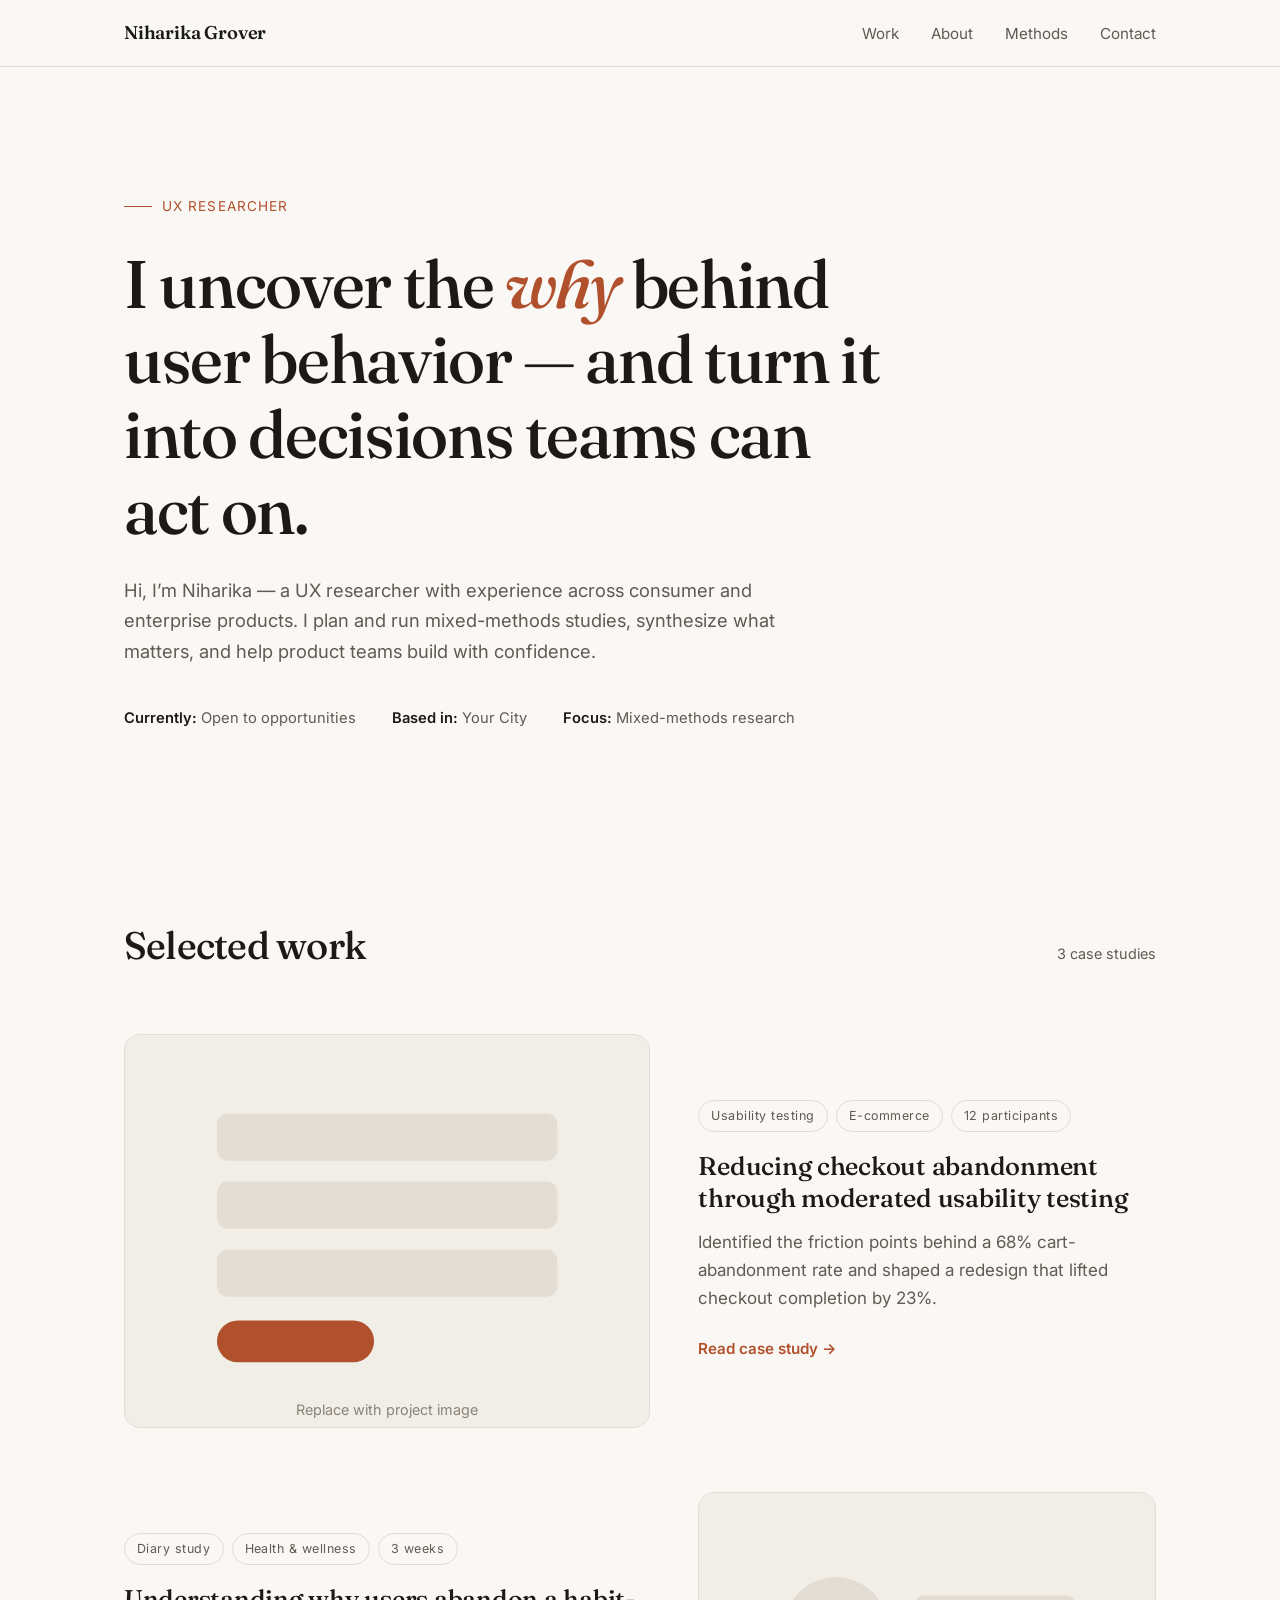
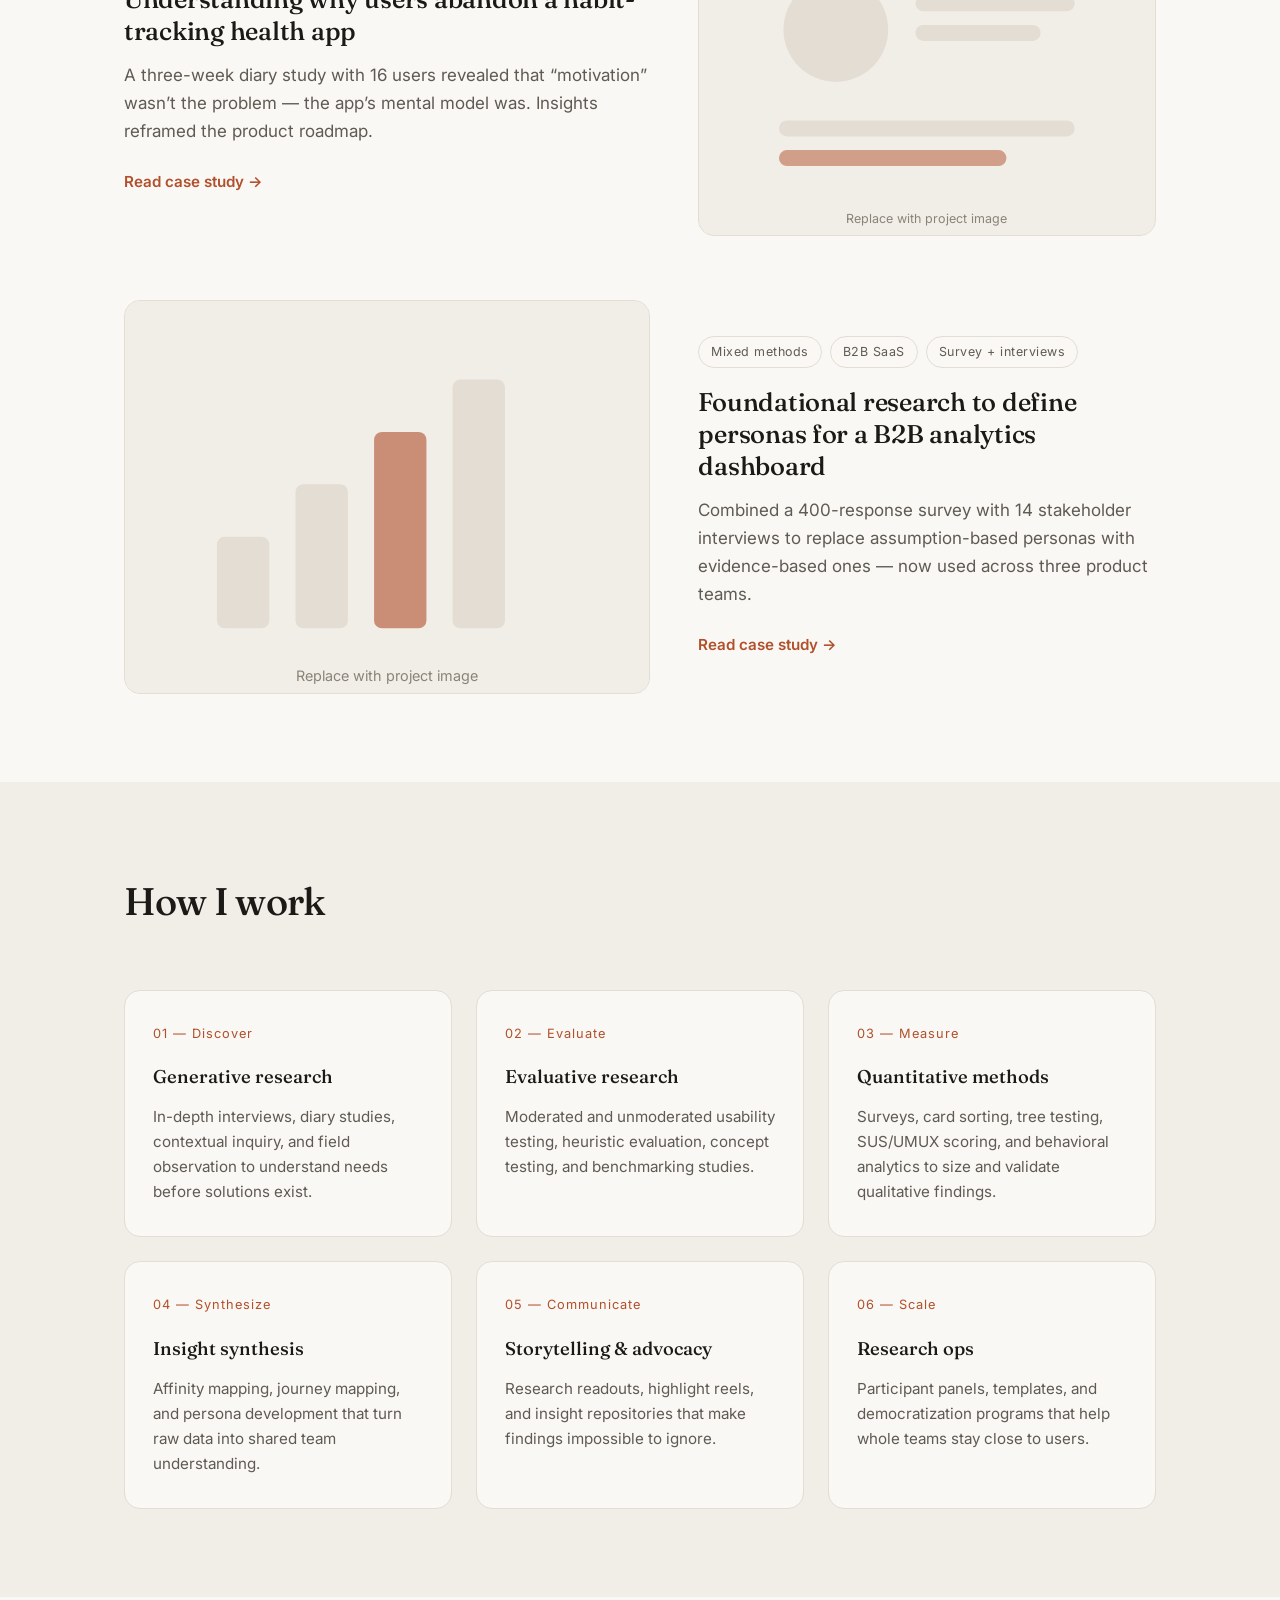
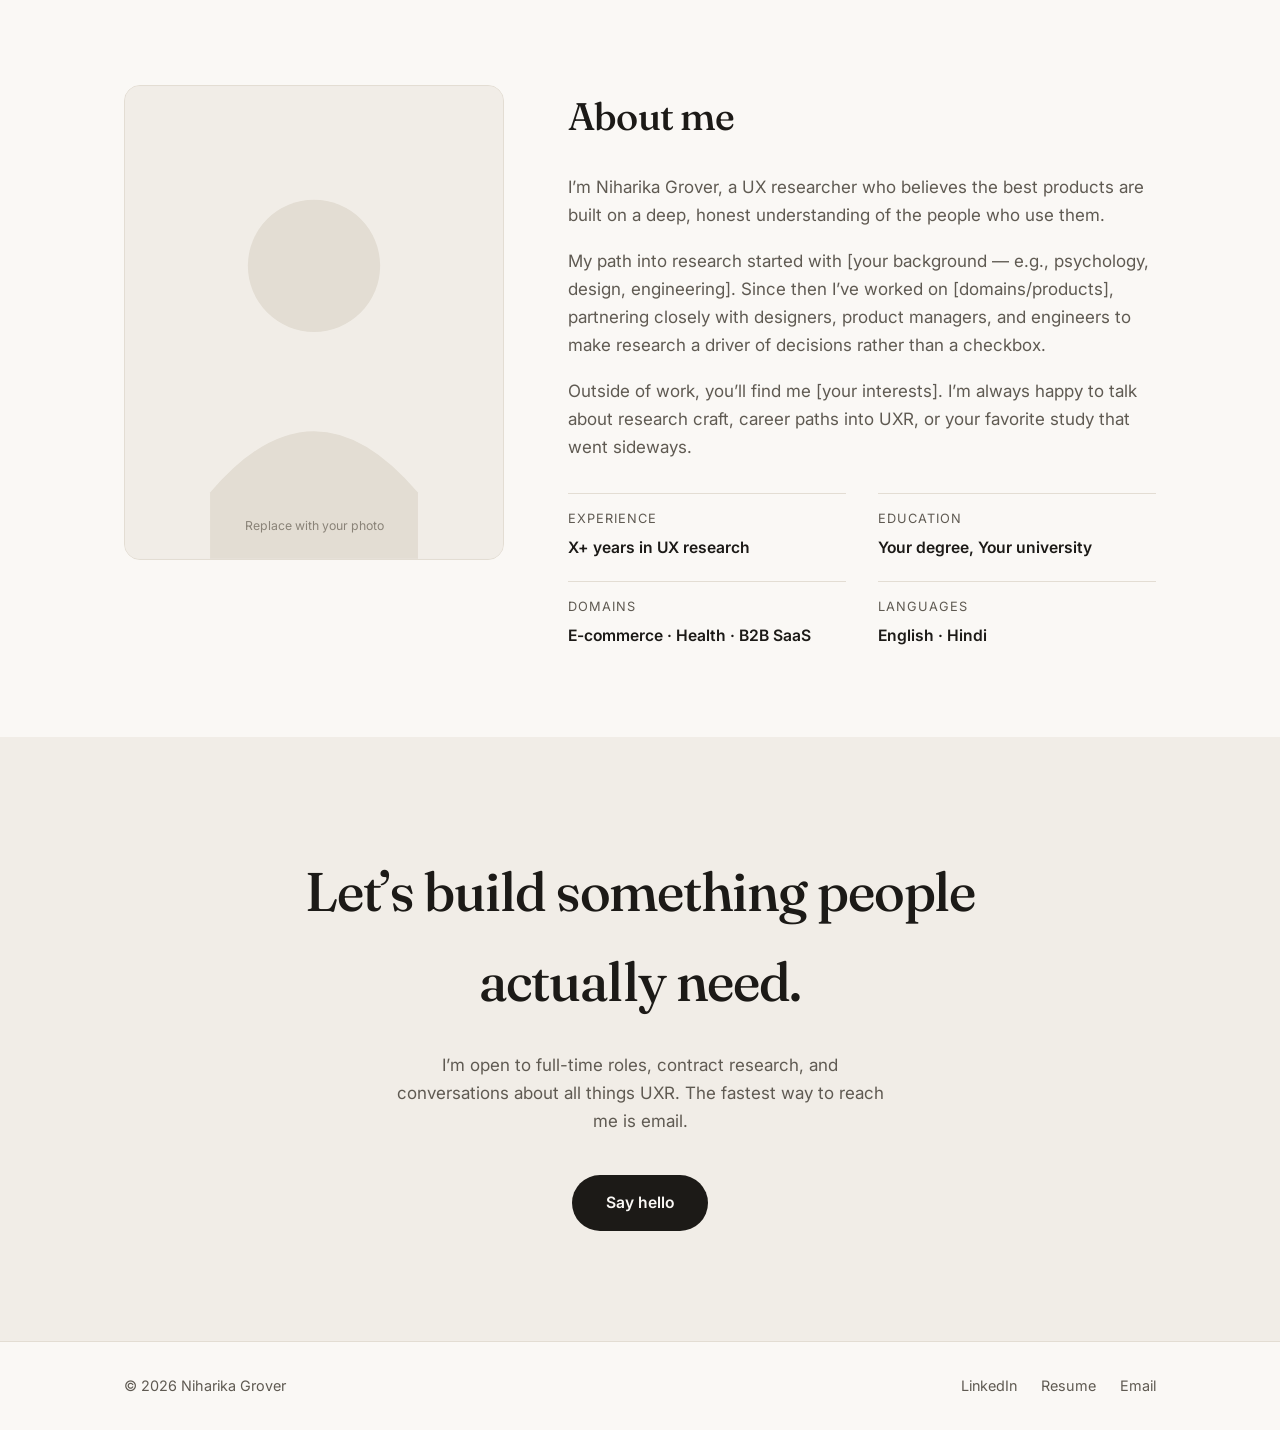
==== index.html @ 11d0c5cc "Add UX research portfolio site with editorial design Homepage with hero, selected work, methods, abo" ====
<!DOCTYPE html>
<html lang="en">
<head>
  <meta charset="UTF-8" />
  <meta name="viewport" content="width=device-width, initial-scale=1.0" />
  <title>Niharika Grover — UX Researcher</title>
  <meta name="description" content="Niharika Grover is a UX researcher who turns user insight into product decisions through mixed-methods research." />
  <link rel="preconnect" href="https://fonts.googleapis.com" />
  <link rel="preconnect" href="https://fonts.gstatic.com" crossorigin />
  <link href="https://fonts.googleapis.com/css2?family=Fraunces:ital,wght@0,400;0,500;0,600;1,500&family=Inter:wght@400;500;600&display=swap" rel="stylesheet" />
  <link rel="stylesheet" href="styles.css" />
</head>
<body>

  <header class="nav">
    <div class="nav-inner">
      <a class="nav-logo" href="index.html">Niharika Grover</a>
      <nav>
        <ul class="nav-links">
          <li><a href="#work">Work</a></li>
          <li><a href="#about">About</a></li>
          <li><a href="#methods">Methods</a></li>
          <li><a href="#contact">Contact</a></li>
        </ul>
      </nav>
    </div>
  </header>

  <!-- ============ HERO ============ -->
  <section class="hero">
    <div class="container">
      <span class="hero-kicker">UX Researcher</span>
      <!-- TODO: Replace with your own intro statement -->
      <h1 class="reveal">I uncover the <em>why</em> behind user behavior — and turn it into decisions teams can act on.</h1>
      <p class="hero-sub reveal">
        <!-- TODO: Replace with your own one-paragraph positioning -->
        Hi, I’m Niharika — a UX researcher with experience across consumer and
        enterprise products. I plan and run mixed-methods studies, synthesize
        what matters, and help product teams build with confidence.
      </p>
      <div class="hero-meta reveal">
        <!-- TODO: Update these facts -->
        <span><strong>Currently:</strong> Open to opportunities</span>
        <span><strong>Based in:</strong> Your City</span>
        <span><strong>Focus:</strong> Mixed-methods research</span>
      </div>
    </div>
  </section>

  <!-- ============ SELECTED WORK ============ -->
  <section class="section" id="work">
    <div class="container">
      <div class="section-header">
        <h2>Selected work</h2>
        <span class="count">3 case studies</span>
      </div>

      <div class="work-list">

        <!-- Case study 1 — TODO: replace with your real project -->
        <article class="work-card reveal">
          <a class="work-thumb" href="case-study-checkout.html" aria-label="Read the checkout case study">
            <svg viewBox="0 0 400 300" xmlns="http://www.w3.org/2000/svg" role="img" aria-label="Placeholder thumbnail">
              <rect width="400" height="300" fill="#f1ede7"/>
              <rect x="70" y="60" width="260" height="36" rx="8" fill="#e3ddd3"/>
              <rect x="70" y="112" width="260" height="36" rx="8" fill="#e3ddd3"/>
              <rect x="70" y="164" width="260" height="36" rx="8" fill="#e3ddd3"/>
              <rect x="70" y="218" width="120" height="32" rx="16" fill="#b1502c"/>
              <text x="200" y="290" text-anchor="middle" font-family="Inter, sans-serif" font-size="11" fill="#8a8378">Replace with project image</text>
            </svg>
          </a>
          <div class="work-info">
            <div class="work-tags">
              <span class="tag">Usability testing</span>
              <span class="tag">E-commerce</span>
              <span class="tag">12 participants</span>
            </div>
            <h3>Reducing checkout abandonment through moderated usability testing</h3>
            <p>Identified the friction points behind a 68% cart-abandonment rate and shaped a redesign that lifted checkout completion by 23%.</p>
            <a class="text-link" href="case-study-checkout.html">Read case study →</a>
          </div>
        </article>

        <!-- Case study 2 — TODO: replace with your real project -->
        <article class="work-card reveal">
          <a class="work-thumb" href="case-study-diary.html" aria-label="Read the diary study case study">
            <svg viewBox="0 0 400 300" xmlns="http://www.w3.org/2000/svg" role="img" aria-label="Placeholder thumbnail">
              <rect width="400" height="300" fill="#f1ede7"/>
              <circle cx="120" cy="120" r="46" fill="#e3ddd3"/>
              <rect x="190" y="90" width="140" height="14" rx="7" fill="#e3ddd3"/>
              <rect x="190" y="116" width="110" height="14" rx="7" fill="#e3ddd3"/>
              <rect x="70" y="200" width="260" height="14" rx="7" fill="#e3ddd3"/>
              <rect x="70" y="226" width="200" height="14" rx="7" fill="#b1502c" opacity="0.5"/>
              <text x="200" y="290" text-anchor="middle" font-family="Inter, sans-serif" font-size="11" fill="#8a8378">Replace with project image</text>
            </svg>
          </a>
          <div class="work-info">
            <div class="work-tags">
              <span class="tag">Diary study</span>
              <span class="tag">Health &amp; wellness</span>
              <span class="tag">3 weeks</span>
            </div>
            <h3>Understanding why users abandon a habit-tracking health app</h3>
            <p>A three-week diary study with 16 users revealed that “motivation” wasn’t the problem — the app’s mental model was. Insights reframed the product roadmap.</p>
            <a class="text-link" href="case-study-diary.html">Read case study →</a>
          </div>
        </article>

        <!-- Case study 3 — TODO: replace with your real project -->
        <article class="work-card reveal">
          <a class="work-thumb" href="case-study-foundational.html" aria-label="Read the foundational research case study">
            <svg viewBox="0 0 400 300" xmlns="http://www.w3.org/2000/svg" role="img" aria-label="Placeholder thumbnail">
              <rect width="400" height="300" fill="#f1ede7"/>
              <rect x="70" y="180" width="40" height="70" rx="6" fill="#e3ddd3"/>
              <rect x="130" y="140" width="40" height="110" rx="6" fill="#e3ddd3"/>
              <rect x="190" y="100" width="40" height="150" rx="6" fill="#b1502c" opacity="0.6"/>
              <rect x="250" y="60" width="40" height="190" rx="6" fill="#e3ddd3"/>
              <text x="200" y="290" text-anchor="middle" font-family="Inter, sans-serif" font-size="11" fill="#8a8378">Replace with project image</text>
            </svg>
          </a>
          <div class="work-info">
            <div class="work-tags">
              <span class="tag">Mixed methods</span>
              <span class="tag">B2B SaaS</span>
              <span class="tag">Survey + interviews</span>
            </div>
            <h3>Foundational research to define personas for a B2B analytics dashboard</h3>
            <p>Combined a 400-response survey with 14 stakeholder interviews to replace assumption-based personas with evidence-based ones — now used across three product teams.</p>
            <a class="text-link" href="case-study-foundational.html">Read case study →</a>
          </div>
        </article>

      </div>
    </div>
  </section>

  <!-- ============ METHODS ============ -->
  <section class="section section-alt" id="methods">
    <div class="container">
      <div class="section-header">
        <h2>How I work</h2>
      </div>
      <div class="methods-grid">
        <!-- TODO: Adjust to your actual methods toolkit -->
        <div class="method-card reveal">
          <span class="method-num">01 — Discover</span>
          <h3>Generative research</h3>
          <p>In-depth interviews, diary studies, contextual inquiry, and field observation to understand needs before solutions exist.</p>
        </div>
        <div class="method-card reveal">
          <span class="method-num">02 — Evaluate</span>
          <h3>Evaluative research</h3>
          <p>Moderated and unmoderated usability testing, heuristic evaluation, concept testing, and benchmarking studies.</p>
        </div>
        <div class="method-card reveal">
          <span class="method-num">03 — Measure</span>
          <h3>Quantitative methods</h3>
          <p>Surveys, card sorting, tree testing, SUS/UMUX scoring, and behavioral analytics to size and validate qualitative findings.</p>
        </div>
        <div class="method-card reveal">
          <span class="method-num">04 — Synthesize</span>
          <h3>Insight synthesis</h3>
          <p>Affinity mapping, journey mapping, and persona development that turn raw data into shared team understanding.</p>
        </div>
        <div class="method-card reveal">
          <span class="method-num">05 — Communicate</span>
          <h3>Storytelling &amp; advocacy</h3>
          <p>Research readouts, highlight reels, and insight repositories that make findings impossible to ignore.</p>
        </div>
        <div class="method-card reveal">
          <span class="method-num">06 — Scale</span>
          <h3>Research ops</h3>
          <p>Participant panels, templates, and democratization programs that help whole teams stay close to users.</p>
        </div>
      </div>
    </div>
  </section>

  <!-- ============ ABOUT ============ -->
  <section class="section" id="about">
    <div class="container">
      <div class="about-grid">
        <div class="about-photo reveal">
          <!-- TODO: Replace this SVG with <img src="assets/photo.jpg" alt="Niharika Grover"> -->
          <svg viewBox="0 0 400 500" xmlns="http://www.w3.org/2000/svg" role="img" aria-label="Photo placeholder">
            <rect width="400" height="500" fill="#f1ede7"/>
            <circle cx="200" cy="190" r="70" fill="#e3ddd3"/>
            <path d="M90 430 Q200 300 310 430 L310 500 L90 500 Z" fill="#e3ddd3"/>
            <text x="200" y="470" text-anchor="middle" font-family="Inter, sans-serif" font-size="13" fill="#8a8378">Replace with your photo</text>
          </svg>
        </div>
        <div class="about-text">
          <h2 class="reveal">About me</h2>
          <!-- TODO: Replace with your real bio -->
          <p class="reveal">I’m Niharika Grover, a UX researcher who believes the best products are built on a deep, honest understanding of the people who use them.</p>
          <p class="reveal">My path into research started with [your background — e.g., psychology, design, engineering]. Since then I’ve worked on [domains/products], partnering closely with designers, product managers, and engineers to make research a driver of decisions rather than a checkbox.</p>
          <p class="reveal">Outside of work, you’ll find me [your interests]. I’m always happy to talk about research craft, career paths into UXR, or your favorite study that went sideways.</p>
          <div class="about-facts reveal">
            <!-- TODO: Update these facts -->
            <div class="fact">
              <span class="fact-label">Experience</span>
              <span class="fact-value">X+ years in UX research</span>
            </div>
            <div class="fact">
              <span class="fact-label">Education</span>
              <span class="fact-value">Your degree, Your university</span>
            </div>
            <div class="fact">
              <span class="fact-label">Domains</span>
              <span class="fact-value">E-commerce · Health · B2B SaaS</span>
            </div>
            <div class="fact">
              <span class="fact-label">Languages</span>
              <span class="fact-value">English · Hindi</span>
            </div>
          </div>
        </div>
      </div>
    </div>
  </section>

  <!-- ============ CONTACT ============ -->
  <section class="contact section-alt" id="contact">
    <div class="container">
      <h2 class="reveal">Let’s build something people actually need.</h2>
      <p class="reveal">I’m open to full-time roles, contract research, and conversations about all things UXR. The fastest way to reach me is email.</p>
      <a class="btn reveal" href="mailto:niharikagrover97@gmail.com">Say hello</a>
    </div>
  </section>

  <footer class="footer">
    <div class="footer-inner">
      <span>© 2026 Niharika Grover</span>
      <div class="footer-links">
        <!-- TODO: Replace # with your real profile URLs -->
        <a href="https://www.linkedin.com/" target="_blank" rel="noopener">LinkedIn</a>
        <a href="#" target="_blank" rel="noopener">Resume</a>
        <a href="mailto:niharikagrover97@gmail.com">Email</a>
      </div>
    </div>
  </footer>

  <script src="script.js"></script>
</body>
</html>
---- styles.css ----
/* ============================================
   Niharika Grover — UX Research Portfolio
   Clean & editorial: generous whitespace,
   strong typography, muted palette + one accent.
   ============================================ */

:root {
  --bg: #faf8f5;
  --bg-alt: #f1ede7;
  --ink: #1c1a17;
  --ink-soft: #5f5a52;
  --line: #e3ddd3;
  --accent: #b1502c;
  --accent-soft: #f3e2da;
  --max-width: 1080px;
  --radius: 16px;
  --font-display: "Fraunces", Georgia, serif;
  --font-body: "Inter", -apple-system, BlinkMacSystemFont, "Segoe UI", sans-serif;
}

* {
  margin: 0;
  padding: 0;
  box-sizing: border-box;
}

html {
  scroll-behavior: smooth;
}

body {
  font-family: var(--font-body);
  background: var(--bg);
  color: var(--ink);
  line-height: 1.65;
  font-size: 17px;
  -webkit-font-smoothing: antialiased;
}

::selection {
  background: var(--accent-soft);
  color: var(--accent);
}

a {
  color: inherit;
  text-decoration: none;
}

img {
  max-width: 100%;
  display: block;
}

.container {
  max-width: var(--max-width);
  margin: 0 auto;
  padding: 0 24px;
}

/* ---------- Navigation ---------- */

.nav {
  position: sticky;
  top: 0;
  z-index: 100;
  background: rgba(250, 248, 245, 0.85);
  backdrop-filter: blur(12px);
  border-bottom: 1px solid var(--line);
}

.nav-inner {
  max-width: var(--max-width);
  margin: 0 auto;
  padding: 18px 24px;
  display: flex;
  align-items: center;
  justify-content: space-between;
}

.nav-logo {
  font-family: var(--font-display);
  font-weight: 600;
  font-size: 1.15rem;
  letter-spacing: -0.01em;
}

.nav-links {
  display: flex;
  gap: 32px;
  list-style: none;
  font-size: 0.95rem;
}

.nav-links a {
  color: var(--ink-soft);
  transition: color 0.2s ease;
}

.nav-links a:hover,
.nav-links a.active {
  color: var(--ink);
}

/* ---------- Hero ---------- */

.hero {
  padding: 120px 0 96px;
}

.hero-kicker {
  display: inline-flex;
  align-items: center;
  gap: 10px;
  font-size: 0.85rem;
  letter-spacing: 0.08em;
  text-transform: uppercase;
  color: var(--accent);
  margin-bottom: 28px;
}

.hero-kicker::before {
  content: "";
  width: 28px;
  height: 1.5px;
  background: var(--accent);
}

.hero h1 {
  font-family: var(--font-display);
  font-weight: 500;
  font-size: clamp(2.4rem, 5.5vw, 4.2rem);
  line-height: 1.12;
  letter-spacing: -0.02em;
  max-width: 18ch;
}

.hero h1 em {
  font-style: italic;
  color: var(--accent);
}

.hero-sub {
  margin-top: 28px;
  max-width: 56ch;
  font-size: 1.15rem;
  color: var(--ink-soft);
}

.hero-meta {
  margin-top: 40px;
  display: flex;
  flex-wrap: wrap;
  gap: 14px 36px;
  font-size: 0.92rem;
  color: var(--ink-soft);
}

.hero-meta strong {
  color: var(--ink);
  font-weight: 600;
}

/* ---------- Section scaffolding ---------- */

.section {
  padding: 88px 0;
}

.section-alt {
  background: var(--bg-alt);
}

.section-header {
  display: flex;
  align-items: baseline;
  justify-content: space-between;
  gap: 24px;
  margin-bottom: 56px;
}

.section-header h2 {
  font-family: var(--font-display);
  font-weight: 500;
  font-size: clamp(1.7rem, 3vw, 2.4rem);
  letter-spacing: -0.02em;
}

.section-header .count {
  font-size: 0.9rem;
  color: var(--ink-soft);
}

/* ---------- Work / case study cards ---------- */

.work-list {
  display: flex;
  flex-direction: column;
  gap: 64px;
}

.work-card {
  display: grid;
  grid-template-columns: 1.15fr 1fr;
  gap: 48px;
  align-items: center;
}

.work-card:nth-child(even) .work-thumb {
  order: 2;
}

.work-thumb {
  border-radius: var(--radius);
  aspect-ratio: 4 / 3;
  overflow: hidden;
  position: relative;
  background: var(--bg-alt);
  border: 1px solid var(--line);
  transition: transform 0.35s ease;
}

.work-card:hover .work-thumb {
  transform: translateY(-4px);
}

.work-thumb svg {
  width: 100%;
  height: 100%;
}

.work-tags {
  display: flex;
  flex-wrap: wrap;
  gap: 8px;
  margin-bottom: 18px;
}

.tag {
  font-size: 0.78rem;
  letter-spacing: 0.04em;
  padding: 5px 12px;
  border-radius: 100px;
  border: 1px solid var(--line);
  color: var(--ink-soft);
  background: var(--bg);
}

.work-info h3 {
  font-family: var(--font-display);
  font-weight: 500;
  font-size: 1.6rem;
  line-height: 1.25;
  letter-spacing: -0.01em;
  margin-bottom: 14px;
}

.work-info p {
  color: var(--ink-soft);
  margin-bottom: 22px;
}

.text-link {
  display: inline-flex;
  align-items: center;
  gap: 8px;
  font-weight: 600;
  font-size: 0.95rem;
  color: var(--accent);
  border-bottom: 1.5px solid transparent;
  transition: gap 0.2s ease;
}

.text-link:hover {
  gap: 12px;
}

/* ---------- Methods / skills ---------- */

.methods-grid {
  display: grid;
  grid-template-columns: repeat(3, 1fr);
  gap: 24px;
}

.method-card {
  background: var(--bg);
  border: 1px solid var(--line);
  border-radius: var(--radius);
  padding: 32px 28px;
}

.method-card h3 {
  font-family: var(--font-display);
  font-weight: 500;
  font-size: 1.15rem;
  margin-bottom: 12px;
}

.method-card p {
  font-size: 0.95rem;
  color: var(--ink-soft);
}

.method-card .method-num {
  font-size: 0.8rem;
  color: var(--accent);
  letter-spacing: 0.08em;
  display: block;
  margin-bottom: 18px;
}

/* ---------- About ---------- */

.about-grid {
  display: grid;
  grid-template-columns: 380px 1fr;
  gap: 64px;
  align-items: start;
}

.about-photo {
  border-radius: var(--radius);
  aspect-ratio: 4 / 5;
  overflow: hidden;
  background: var(--bg-alt);
  border: 1px solid var(--line);
}

.about-photo svg {
  width: 100%;
  height: 100%;
}

.about-text h2 {
  font-family: var(--font-display);
  font-weight: 500;
  font-size: clamp(1.7rem, 3vw, 2.4rem);
  letter-spacing: -0.02em;
  margin-bottom: 24px;
}

.about-text p {
  color: var(--ink-soft);
  margin-bottom: 18px;
}

.about-facts {
  margin-top: 32px;
  display: grid;
  grid-template-columns: 1fr 1fr;
  gap: 20px 32px;
}

.fact {
  border-top: 1px solid var(--line);
  padding-top: 14px;
}

.fact .fact-label {
  font-size: 0.8rem;
  text-transform: uppercase;
  letter-spacing: 0.08em;
  color: var(--ink-soft);
  display: block;
  margin-bottom: 4px;
}

.fact .fact-value {
  font-weight: 600;
  font-size: 0.98rem;
}

/* ---------- Contact / footer ---------- */

.contact {
  padding: 110px 0;
  text-align: center;
}

.contact h2 {
  font-family: var(--font-display);
  font-weight: 500;
  font-size: clamp(2rem, 4.5vw, 3.4rem);
  letter-spacing: -0.02em;
  max-width: 22ch;
  margin: 0 auto 24px;
}

.contact p {
  color: var(--ink-soft);
  max-width: 46ch;
  margin: 0 auto 40px;
}

.btn {
  display: inline-block;
  background: var(--ink);
  color: var(--bg);
  padding: 15px 34px;
  border-radius: 100px;
  font-weight: 600;
  font-size: 0.98rem;
  transition: background 0.2s ease, transform 0.2s ease;
}

.btn:hover {
  background: var(--accent);
  transform: translateY(-2px);
}

.footer {
  border-top: 1px solid var(--line);
  padding: 32px 0;
}

.footer-inner {
  max-width: var(--max-width);
  margin: 0 auto;
  padding: 0 24px;
  display: flex;
  flex-wrap: wrap;
  gap: 16px;
  align-items: center;
  justify-content: space-between;
  font-size: 0.9rem;
  color: var(--ink-soft);
}

.footer-links {
  display: flex;
  gap: 24px;
}

.footer-links a:hover {
  color: var(--ink);
}

/* ---------- Case study pages ---------- */

.case-hero {
  padding: 96px 0 64px;
  border-bottom: 1px solid var(--line);
}

.case-hero .work-tags {
  margin-bottom: 26px;
}

.case-hero h1 {
  font-family: var(--font-display);
  font-weight: 500;
  font-size: clamp(2.1rem, 4.5vw, 3.4rem);
  line-height: 1.15;
  letter-spacing: -0.02em;
  max-width: 24ch;
}

.case-hero .case-summary {
  margin-top: 24px;
  font-size: 1.12rem;
  color: var(--ink-soft);
  max-width: 60ch;
}

.case-facts {
  margin-top: 48px;
  display: grid;
  grid-template-columns: repeat(4, 1fr);
  gap: 24px;
}

.case-body {
  padding: 72px 0 96px;
  display: grid;
  grid-template-columns: 200px 1fr;
  gap: 64px;
  align-items: start;
}

.case-toc {
  position: sticky;
  top: 100px;
  font-size: 0.9rem;
}

.case-toc ul {
  list-style: none;
  display: flex;
  flex-direction: column;
  gap: 12px;
}

.case-toc a {
  color: var(--ink-soft);
  transition: color 0.2s ease;
}

.case-toc a:hover {
  color: var(--accent);
}

.case-content {
  max-width: 680px;
}

.case-content section {
  margin-bottom: 64px;
  scroll-margin-top: 100px;
}

.case-content h2 {
  font-family: var(--font-display);
  font-weight: 500;
  font-size: 1.7rem;
  letter-spacing: -0.01em;
  margin-bottom: 20px;
}

.case-content h3 {
  font-size: 1.05rem;
  font-weight: 600;
  margin: 28px 0 10px;
}

.case-content p,
.case-content li {
  color: var(--ink-soft);
  margin-bottom: 16px;
}

.case-content ul,
.case-content ol {
  padding-left: 22px;
}

.case-content li {
  margin-bottom: 8px;
}

.insight {
  border-left: 3px solid var(--accent);
  background: var(--accent-soft);
  border-radius: 0 var(--radius) var(--radius) 0;
  padding: 22px 26px;
  margin: 24px 0;
}

.insight p {
  color: var(--ink);
  margin: 0;
  font-size: 1.02rem;
}

.insight .insight-label {
  display: block;
  font-size: 0.78rem;
  text-transform: uppercase;
  letter-spacing: 0.08em;
  color: var(--accent);
  font-weight: 600;
  margin-bottom: 8px;
}

.stat-row {
  display: grid;
  grid-template-columns: repeat(3, 1fr);
  gap: 20px;
  margin: 28px 0;
}

.stat {
  background: var(--bg-alt);
  border: 1px solid var(--line);
  border-radius: var(--radius);
  padding: 24px 20px;
  text-align: center;
}

.stat .stat-value {
  font-family: var(--font-display);
  font-size: 2rem;
  color: var(--accent);
  display: block;
  margin-bottom: 6px;
}

.stat .stat-label {
  font-size: 0.85rem;
  color: var(--ink-soft);
}

.case-figure {
  border-radius: var(--radius);
  overflow: hidden;
  border: 1px solid var(--line);
  margin: 28px 0;
  background: var(--bg-alt);
}

.case-figure svg {
  width: 100%;
  display: block;
}

.case-figure figcaption {
  font-size: 0.85rem;
  color: var(--ink-soft);
  padding: 12px 18px;
  border-top: 1px solid var(--line);
}

.case-nav {
  border-top: 1px solid var(--line);
  padding: 48px 0 80px;
}

.case-nav-inner {
  display: flex;
  justify-content: space-between;
  gap: 24px;
}

.case-nav a {
  font-family: var(--font-display);
  font-size: 1.1rem;
  color: var(--ink);
  transition: color 0.2s ease;
}

.case-nav a:hover {
  color: var(--accent);
}

.case-nav span {
  display: block;
  font-family: var(--font-body);
  font-size: 0.82rem;
  text-transform: uppercase;
  letter-spacing: 0.08em;
  color: var(--ink-soft);
  margin-bottom: 8px;
}

/* ---------- Reveal animation ---------- */

.reveal {
  opacity: 0;
  transform: translateY(18px);
  transition: opacity 0.6s ease, transform 0.6s ease;
}

.reveal.visible {
  opacity: 1;
  transform: none;
}

/* ---------- Responsive ---------- */

@media (max-width: 880px) {
  .work-card,
  .about-grid {
    grid-template-columns: 1fr;
    gap: 28px;
  }

  .work-card:nth-child(even) .work-thumb {
    order: 0;
  }

  .methods-grid,
  .stat-row {
    grid-template-columns: 1fr;
  }

  .case-facts {
    grid-template-columns: 1fr 1fr;
  }

  .case-body {
    grid-template-columns: 1fr;
    gap: 40px;
  }

  .case-toc {
    position: static;
  }

  .case-toc ul {
    flex-direction: row;
    flex-wrap: wrap;
    gap: 10px 20px;
  }

  .hero {
    padding: 80px 0 64px;
  }

  .nav-links {
    gap: 20px;
    font-size: 0.88rem;
  }
}
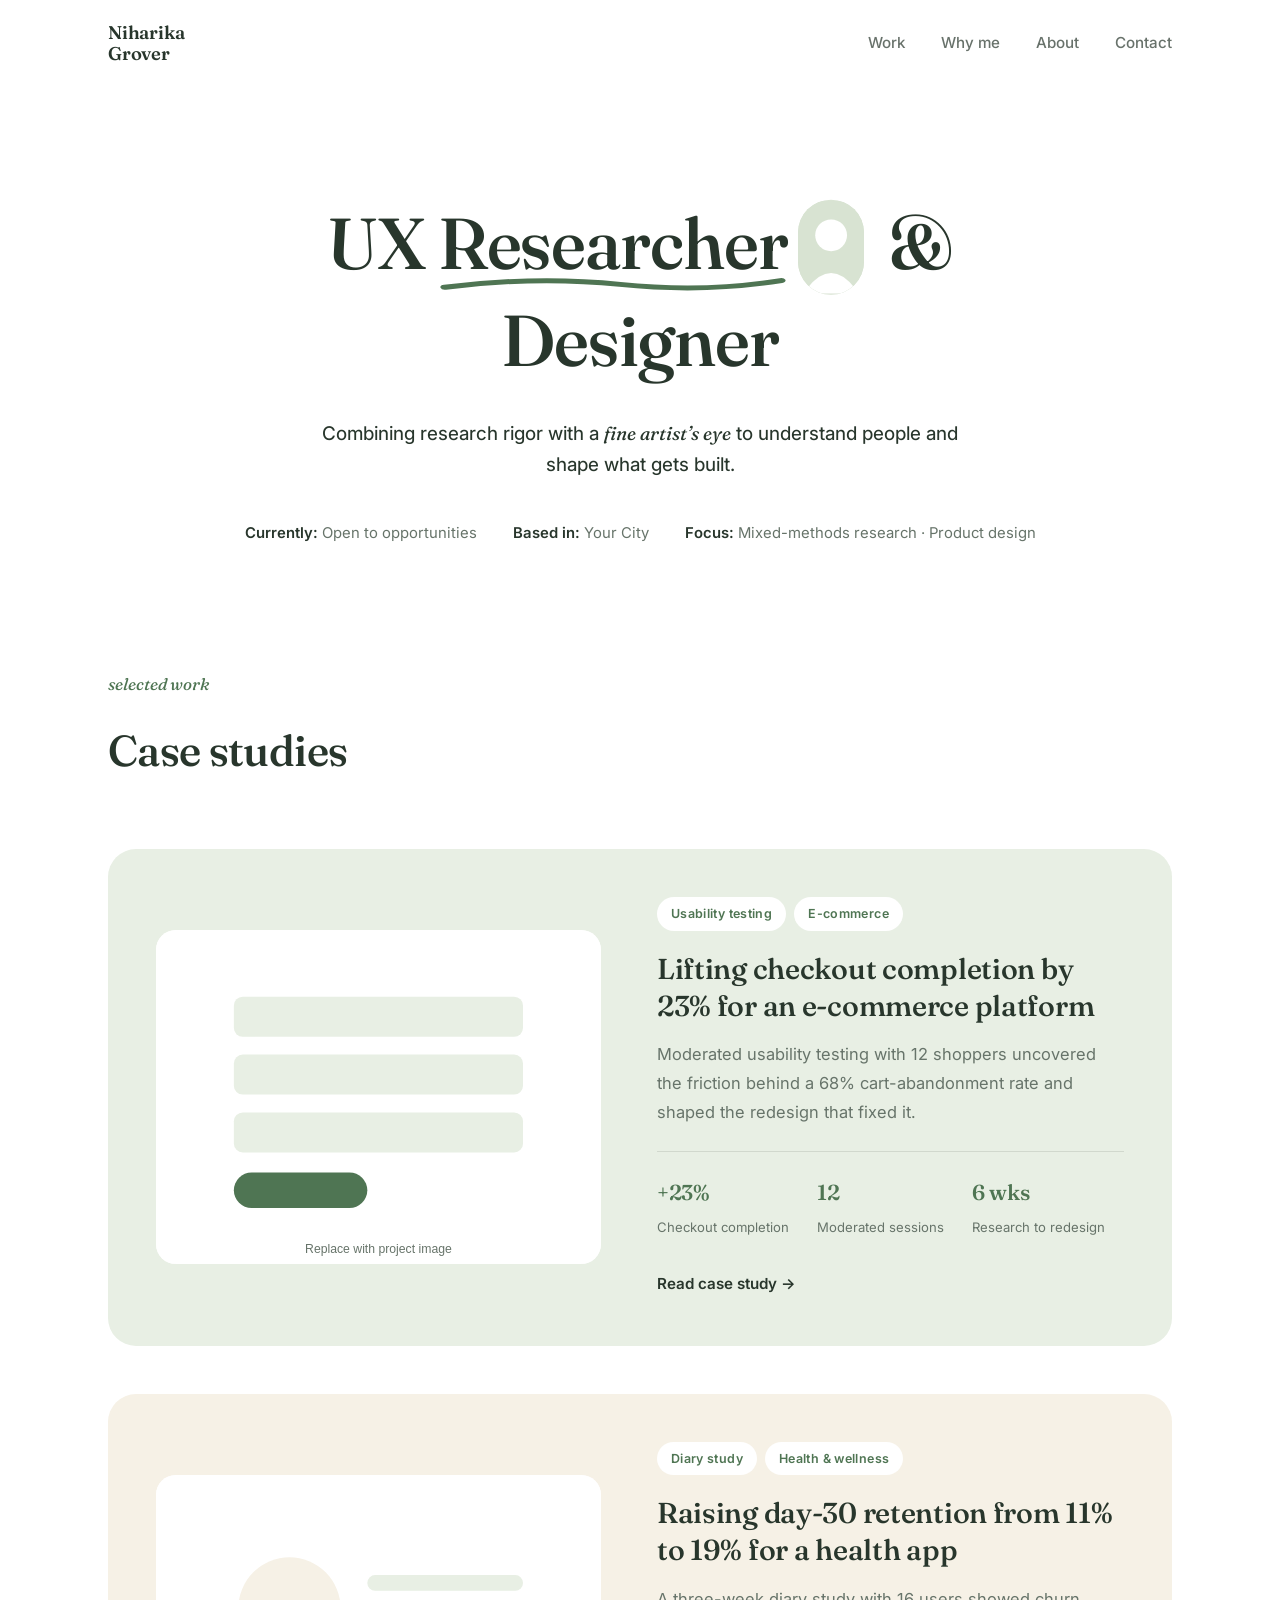
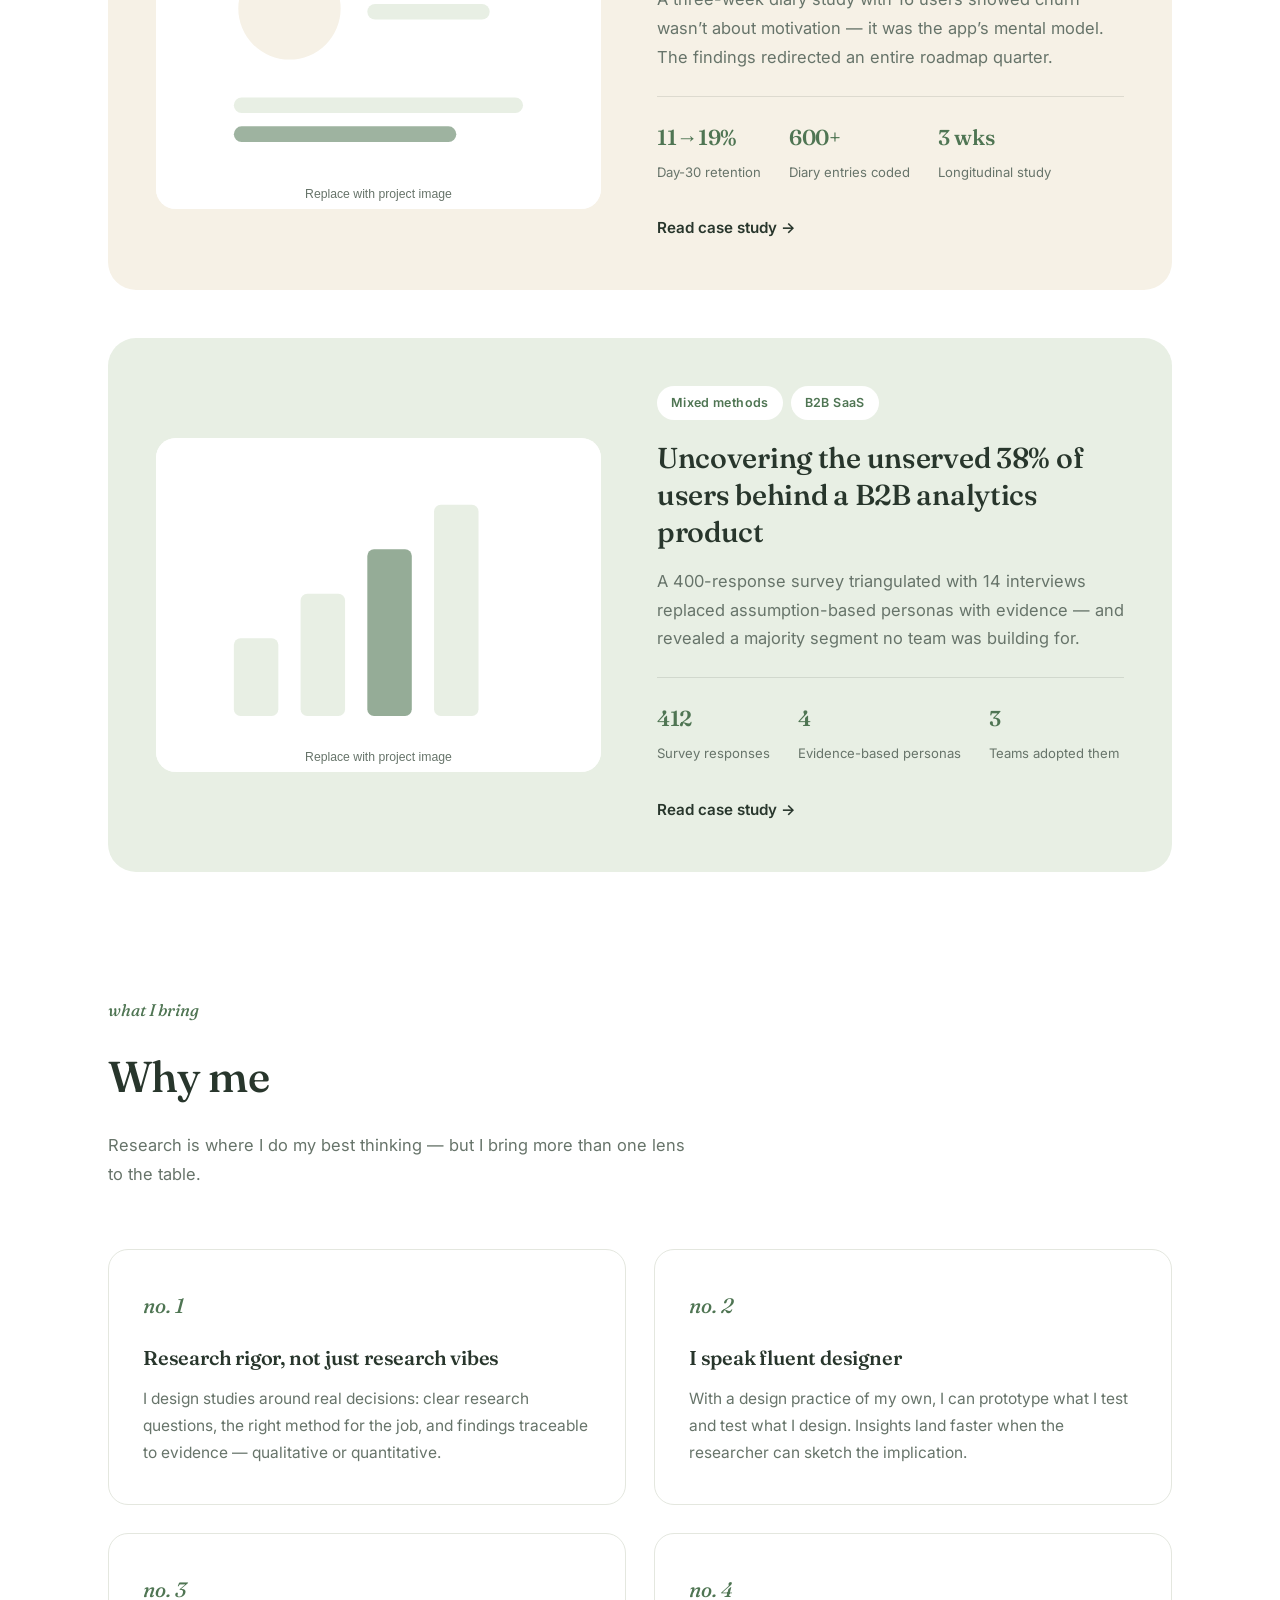
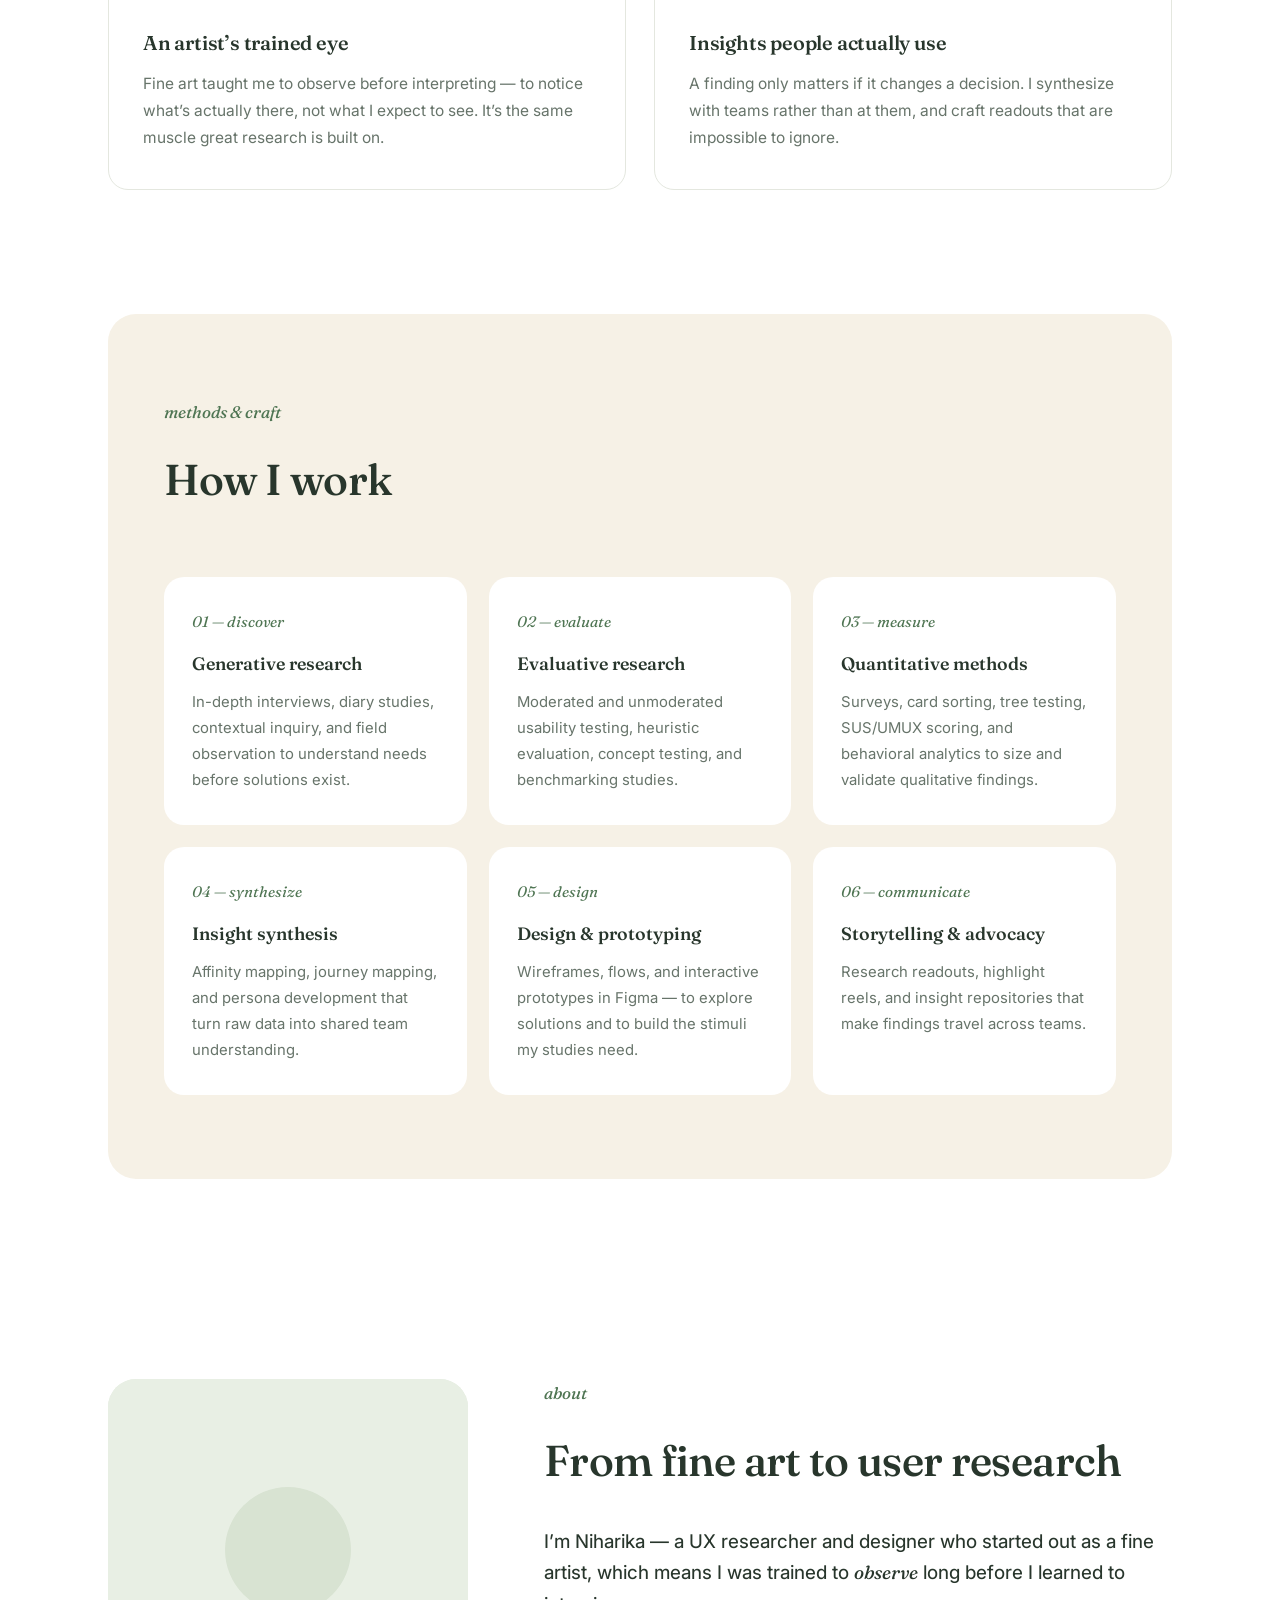
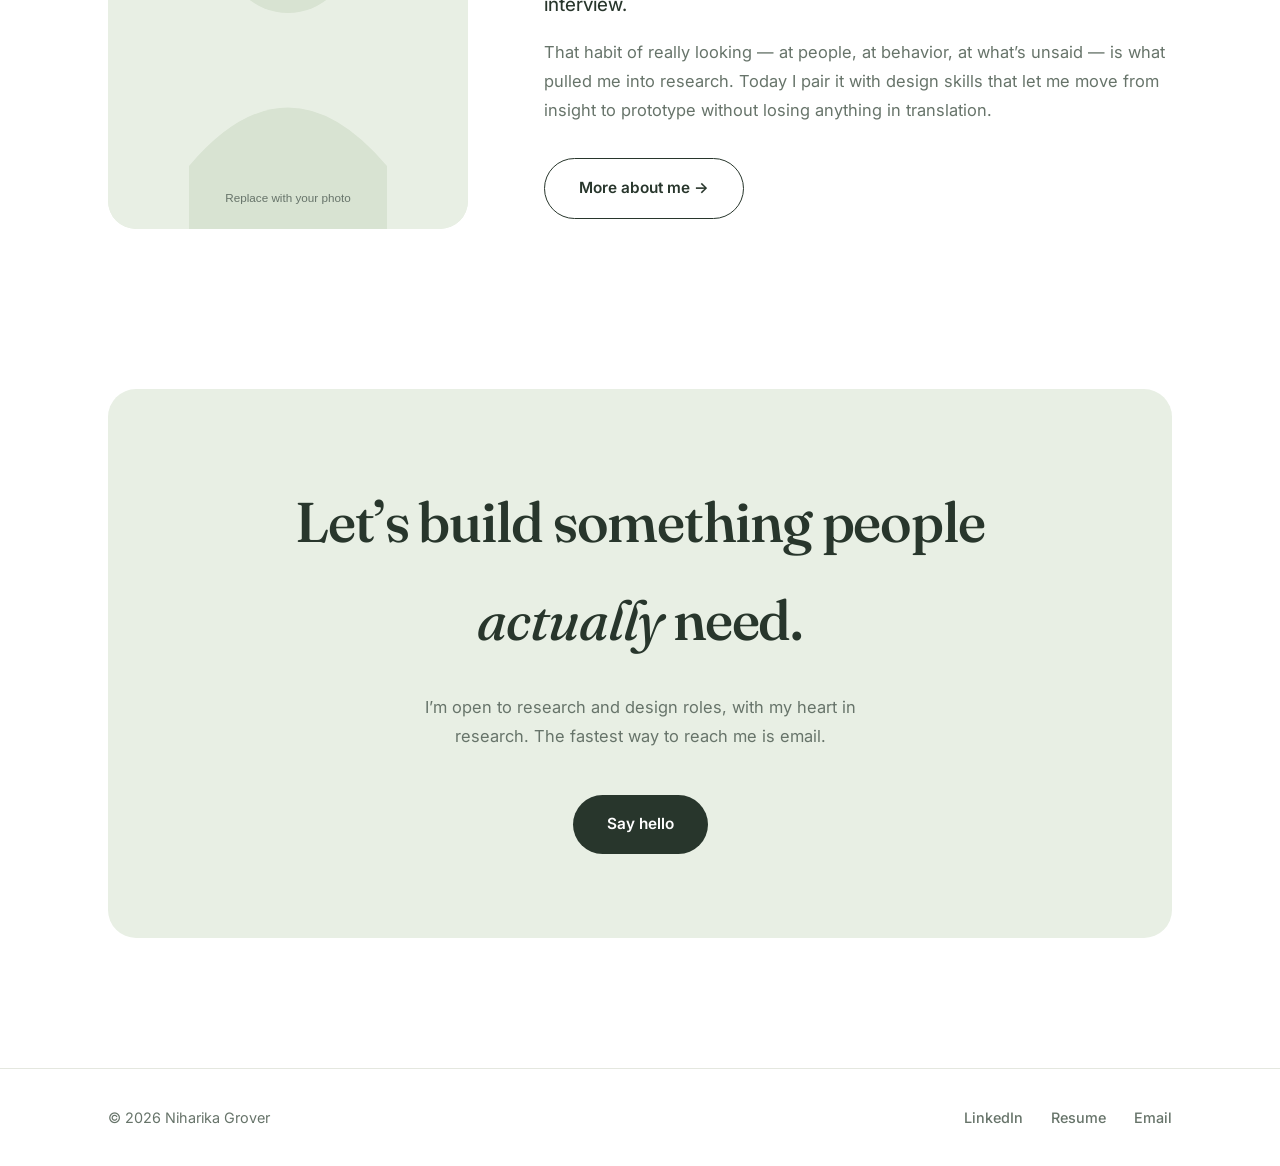
==== commit 2b67c4bc: "Redesign: sage/beige palette, editorial serif type, why-me section, about page, scrollspy - White + " ====
--- a/index.html
+++ b/index.html
@@ -3,23 +3,23 @@
 <head>
   <meta charset="UTF-8" />
   <meta name="viewport" content="width=device-width, initial-scale=1.0" />
-  <title>Niharika Grover — UX Researcher</title>
-  <meta name="description" content="Niharika Grover is a UX researcher who turns user insight into product decisions through mixed-methods research." />
+  <title>Niharika Grover — UX Researcher &amp; Designer</title>
+  <meta name="description" content="Niharika Grover is a UX researcher and designer with a fine art background, turning user insight into product decisions." />
   <link rel="preconnect" href="https://fonts.googleapis.com" />
   <link rel="preconnect" href="https://fonts.gstatic.com" crossorigin />
-  <link href="https://fonts.googleapis.com/css2?family=Fraunces:ital,wght@0,400;0,500;0,600;1,500&family=Inter:wght@400;500;600&display=swap" rel="stylesheet" />
+  <link href="https://fonts.googleapis.com/css2?family=Fraunces:ital,opsz,wght@0,9..144,400..650;1,9..144,400..650&family=Inter:wght@400;500;600;700&display=swap" rel="stylesheet" />
   <link rel="stylesheet" href="styles.css" />
 </head>
 <body>
 
   <header class="nav">
     <div class="nav-inner">
-      <a class="nav-logo" href="index.html">Niharika Grover</a>
+      <a class="nav-logo" href="index.html">Niharika<br />Grover</a>
       <nav>
         <ul class="nav-links">
           <li><a href="#work">Work</a></li>
-          <li><a href="#about">About</a></li>
-          <li><a href="#methods">Methods</a></li>
+          <li><a href="#why-me">Why me</a></li>
+          <li><a href="about.html">About</a></li>
           <li><a href="#contact">Contact</a></li>
         </ul>
       </nav>
@@ -29,30 +29,32 @@
   <!-- ============ HERO ============ -->
   <section class="hero">
     <div class="container">
-      <span class="hero-kicker">UX Researcher</span>
-      <!-- TODO: Replace with your own intro statement -->
-      <h1 class="reveal">I uncover the <em>why</em> behind user behavior — and turn it into decisions teams can act on.</h1>
+      <h1 class="reveal">UX <span class="art-underline">Researcher</span><span class="hero-photo"><!-- TODO: Replace with <img src="assets/photo.jpg" alt="Niharika Grover"> -->
+        <svg viewBox="0 0 100 140" xmlns="http://www.w3.org/2000/svg" role="img" aria-label="Photo placeholder">
+          <rect width="100" height="140" fill="#d8e3d2"/>
+          <circle cx="50" cy="52" r="24" fill="#ffffff"/>
+          <path d="M14 132 Q50 86 86 132 L86 140 L14 140 Z" fill="#ffffff"/>
+        </svg></span> &amp; Designer</h1>
       <p class="hero-sub reveal">
-        <!-- TODO: Replace with your own one-paragraph positioning -->
-        Hi, I’m Niharika — a UX researcher with experience across consumer and
-        enterprise products. I plan and run mixed-methods studies, synthesize
-        what matters, and help product teams build with confidence.
+        <!-- TODO: Replace with your own one-line positioning -->
+        Combining research rigor with a <em>fine artist’s eye</em>
+        to understand people and shape what gets built.
       </p>
       <div class="hero-meta reveal">
         <!-- TODO: Update these facts -->
         <span><strong>Currently:</strong> Open to opportunities</span>
         <span><strong>Based in:</strong> Your City</span>
-        <span><strong>Focus:</strong> Mixed-methods research</span>
+        <span><strong>Focus:</strong> Mixed-methods research · Product design</span>
       </div>
     </div>
   </section>
 
   <!-- ============ SELECTED WORK ============ -->
-  <section class="section" id="work">
+  <section class="section" id="work" style="padding-top: 0;">
     <div class="container">
       <div class="section-header">
-        <h2>Selected work</h2>
-        <span class="count">3 case studies</span>
+        <span class="kicker">selected work</span>
+        <h2>Case studies</h2>
       </div>
 
       <div class="work-list">
@@ -61,22 +63,35 @@
         <article class="work-card reveal">
           <a class="work-thumb" href="case-study-checkout.html" aria-label="Read the checkout case study">
             <svg viewBox="0 0 400 300" xmlns="http://www.w3.org/2000/svg" role="img" aria-label="Placeholder thumbnail">
-              <rect width="400" height="300" fill="#f1ede7"/>
-              <rect x="70" y="60" width="260" height="36" rx="8" fill="#e3ddd3"/>
-              <rect x="70" y="112" width="260" height="36" rx="8" fill="#e3ddd3"/>
-              <rect x="70" y="164" width="260" height="36" rx="8" fill="#e3ddd3"/>
-              <rect x="70" y="218" width="120" height="32" rx="16" fill="#b1502c"/>
-              <text x="200" y="290" text-anchor="middle" font-family="Inter, sans-serif" font-size="11" fill="#8a8378">Replace with project image</text>
+              <rect width="400" height="300" fill="#ffffff"/>
+              <rect x="70" y="60" width="260" height="36" rx="8" fill="#e8efe4"/>
+              <rect x="70" y="112" width="260" height="36" rx="8" fill="#e8efe4"/>
+              <rect x="70" y="164" width="260" height="36" rx="8" fill="#e8efe4"/>
+              <rect x="70" y="218" width="120" height="32" rx="16" fill="#4f7553"/>
+              <text x="200" y="290" text-anchor="middle" font-family="sans-serif" font-size="11" fill="#67746a">Replace with project image</text>
             </svg>
           </a>
           <div class="work-info">
             <div class="work-tags">
               <span class="tag">Usability testing</span>
               <span class="tag">E-commerce</span>
-              <span class="tag">12 participants</span>
-            </div>
-            <h3>Reducing checkout abandonment through moderated usability testing</h3>
-            <p>Identified the friction points behind a 68% cart-abandonment rate and shaped a redesign that lifted checkout completion by 23%.</p>
+            </div>
+            <h3>Lifting checkout completion by 23% for an e-commerce platform</h3>
+            <p>Moderated usability testing with 12 shoppers uncovered the friction behind a 68% cart-abandonment rate and shaped the redesign that fixed it.</p>
+            <div class="work-highlights">
+              <div class="hl">
+                <span class="hl-value">+23%</span>
+                <span class="hl-label">Checkout completion</span>
+              </div>
+              <div class="hl">
+                <span class="hl-value">12</span>
+                <span class="hl-label">Moderated sessions</span>
+              </div>
+              <div class="hl">
+                <span class="hl-value">6 wks</span>
+                <span class="hl-label">Research to redesign</span>
+              </div>
+            </div>
             <a class="text-link" href="case-study-checkout.html">Read case study →</a>
           </div>
         </article>
@@ -85,23 +100,36 @@
         <article class="work-card reveal">
           <a class="work-thumb" href="case-study-diary.html" aria-label="Read the diary study case study">
             <svg viewBox="0 0 400 300" xmlns="http://www.w3.org/2000/svg" role="img" aria-label="Placeholder thumbnail">
-              <rect width="400" height="300" fill="#f1ede7"/>
-              <circle cx="120" cy="120" r="46" fill="#e3ddd3"/>
-              <rect x="190" y="90" width="140" height="14" rx="7" fill="#e3ddd3"/>
-              <rect x="190" y="116" width="110" height="14" rx="7" fill="#e3ddd3"/>
-              <rect x="70" y="200" width="260" height="14" rx="7" fill="#e3ddd3"/>
-              <rect x="70" y="226" width="200" height="14" rx="7" fill="#b1502c" opacity="0.5"/>
-              <text x="200" y="290" text-anchor="middle" font-family="Inter, sans-serif" font-size="11" fill="#8a8378">Replace with project image</text>
+              <rect width="400" height="300" fill="#ffffff"/>
+              <circle cx="120" cy="120" r="46" fill="#f6f1e6"/>
+              <rect x="190" y="90" width="140" height="14" rx="7" fill="#e8efe4"/>
+              <rect x="190" y="116" width="110" height="14" rx="7" fill="#e8efe4"/>
+              <rect x="70" y="200" width="260" height="14" rx="7" fill="#e8efe4"/>
+              <rect x="70" y="226" width="200" height="14" rx="7" fill="#4f7553" opacity="0.55"/>
+              <text x="200" y="290" text-anchor="middle" font-family="sans-serif" font-size="11" fill="#67746a">Replace with project image</text>
             </svg>
           </a>
           <div class="work-info">
             <div class="work-tags">
               <span class="tag">Diary study</span>
               <span class="tag">Health &amp; wellness</span>
-              <span class="tag">3 weeks</span>
-            </div>
-            <h3>Understanding why users abandon a habit-tracking health app</h3>
-            <p>A three-week diary study with 16 users revealed that “motivation” wasn’t the problem — the app’s mental model was. Insights reframed the product roadmap.</p>
+            </div>
+            <h3>Raising day-30 retention from 11% to 19% for a health app</h3>
+            <p>A three-week diary study with 16 users showed churn wasn’t about motivation — it was the app’s mental model. The findings redirected an entire roadmap quarter.</p>
+            <div class="work-highlights">
+              <div class="hl">
+                <span class="hl-value">11→19%</span>
+                <span class="hl-label">Day-30 retention</span>
+              </div>
+              <div class="hl">
+                <span class="hl-value">600+</span>
+                <span class="hl-label">Diary entries coded</span>
+              </div>
+              <div class="hl">
+                <span class="hl-value">3 wks</span>
+                <span class="hl-label">Longitudinal study</span>
+              </div>
+            </div>
             <a class="text-link" href="case-study-diary.html">Read case study →</a>
           </div>
         </article>
@@ -110,22 +138,35 @@
         <article class="work-card reveal">
           <a class="work-thumb" href="case-study-foundational.html" aria-label="Read the foundational research case study">
             <svg viewBox="0 0 400 300" xmlns="http://www.w3.org/2000/svg" role="img" aria-label="Placeholder thumbnail">
-              <rect width="400" height="300" fill="#f1ede7"/>
-              <rect x="70" y="180" width="40" height="70" rx="6" fill="#e3ddd3"/>
-              <rect x="130" y="140" width="40" height="110" rx="6" fill="#e3ddd3"/>
-              <rect x="190" y="100" width="40" height="150" rx="6" fill="#b1502c" opacity="0.6"/>
-              <rect x="250" y="60" width="40" height="190" rx="6" fill="#e3ddd3"/>
-              <text x="200" y="290" text-anchor="middle" font-family="Inter, sans-serif" font-size="11" fill="#8a8378">Replace with project image</text>
+              <rect width="400" height="300" fill="#ffffff"/>
+              <rect x="70" y="180" width="40" height="70" rx="6" fill="#e8efe4"/>
+              <rect x="130" y="140" width="40" height="110" rx="6" fill="#e8efe4"/>
+              <rect x="190" y="100" width="40" height="150" rx="6" fill="#4f7553" opacity="0.6"/>
+              <rect x="250" y="60" width="40" height="190" rx="6" fill="#e8efe4"/>
+              <text x="200" y="290" text-anchor="middle" font-family="sans-serif" font-size="11" fill="#67746a">Replace with project image</text>
             </svg>
           </a>
           <div class="work-info">
             <div class="work-tags">
               <span class="tag">Mixed methods</span>
               <span class="tag">B2B SaaS</span>
-              <span class="tag">Survey + interviews</span>
-            </div>
-            <h3>Foundational research to define personas for a B2B analytics dashboard</h3>
-            <p>Combined a 400-response survey with 14 stakeholder interviews to replace assumption-based personas with evidence-based ones — now used across three product teams.</p>
+            </div>
+            <h3>Uncovering the unserved 38% of users behind a B2B analytics product</h3>
+            <p>A 400-response survey triangulated with 14 interviews replaced assumption-based personas with evidence — and revealed a majority segment no team was building for.</p>
+            <div class="work-highlights">
+              <div class="hl">
+                <span class="hl-value">412</span>
+                <span class="hl-label">Survey responses</span>
+              </div>
+              <div class="hl">
+                <span class="hl-value">4</span>
+                <span class="hl-label">Evidence-based personas</span>
+              </div>
+              <div class="hl">
+                <span class="hl-value">3</span>
+                <span class="hl-label">Teams adopted them</span>
+              </div>
+            </div>
             <a class="text-link" href="case-study-foundational.html">Read case study →</a>
           </div>
         </article>
@@ -134,85 +175,108 @@
     </div>
   </section>
 
-  <!-- ============ METHODS ============ -->
-  <section class="section section-alt" id="methods">
+  <!-- ============ WHY ME ============ -->
+  <section class="section" id="why-me" style="padding-top: 24px;">
     <div class="container">
       <div class="section-header">
-        <h2>How I work</h2>
-      </div>
-      <div class="methods-grid">
-        <!-- TODO: Adjust to your actual methods toolkit -->
-        <div class="method-card reveal">
-          <span class="method-num">01 — Discover</span>
-          <h3>Generative research</h3>
-          <p>In-depth interviews, diary studies, contextual inquiry, and field observation to understand needs before solutions exist.</p>
-        </div>
-        <div class="method-card reveal">
-          <span class="method-num">02 — Evaluate</span>
-          <h3>Evaluative research</h3>
-          <p>Moderated and unmoderated usability testing, heuristic evaluation, concept testing, and benchmarking studies.</p>
-        </div>
-        <div class="method-card reveal">
-          <span class="method-num">03 — Measure</span>
-          <h3>Quantitative methods</h3>
-          <p>Surveys, card sorting, tree testing, SUS/UMUX scoring, and behavioral analytics to size and validate qualitative findings.</p>
-        </div>
-        <div class="method-card reveal">
-          <span class="method-num">04 — Synthesize</span>
-          <h3>Insight synthesis</h3>
-          <p>Affinity mapping, journey mapping, and persona development that turn raw data into shared team understanding.</p>
-        </div>
-        <div class="method-card reveal">
-          <span class="method-num">05 — Communicate</span>
-          <h3>Storytelling &amp; advocacy</h3>
-          <p>Research readouts, highlight reels, and insight repositories that make findings impossible to ignore.</p>
-        </div>
-        <div class="method-card reveal">
-          <span class="method-num">06 — Scale</span>
-          <h3>Research ops</h3>
-          <p>Participant panels, templates, and democratization programs that help whole teams stay close to users.</p>
-        </div>
-      </div>
-    </div>
-  </section>
-
-  <!-- ============ ABOUT ============ -->
+        <span class="kicker">what I bring</span>
+        <h2>Why me</h2>
+        <p class="section-sub">Research is where I do my best thinking — but I bring more than one lens to the table.</p>
+      </div>
+      <div class="why-grid">
+        <!-- TODO: Tune these to your own story -->
+        <div class="why-card reveal">
+          <span class="why-num">no. 1</span>
+          <h3>Research rigor, not just research vibes</h3>
+          <p>I design studies around real decisions: clear research questions, the right method for the job, and findings traceable to evidence — qualitative or quantitative.</p>
+        </div>
+        <div class="why-card reveal">
+          <span class="why-num">no. 2</span>
+          <h3>I speak fluent designer</h3>
+          <p>With a design practice of my own, I can prototype what I test and test what I design. Insights land faster when the researcher can sketch the implication.</p>
+        </div>
+        <div class="why-card reveal">
+          <span class="why-num">no. 3</span>
+          <h3>An artist’s trained eye</h3>
+          <p>Fine art taught me to observe before interpreting — to notice what’s actually there, not what I expect to see. It’s the same muscle great research is built on.</p>
+        </div>
+        <div class="why-card reveal">
+          <span class="why-num">no. 4</span>
+          <h3>Insights people actually use</h3>
+          <p>A finding only matters if it changes a decision. I synthesize with teams rather than at them, and craft readouts that are impossible to ignore.</p>
+        </div>
+      </div>
+    </div>
+  </section>
+
+  <!-- ============ METHODS ============ -->
+  <section class="section" id="methods" style="padding-top: 24px;">
+    <div class="surface-wrap">
+      <div class="surface beige">
+        <div class="surface-inner">
+          <div class="section-header">
+            <span class="kicker">methods &amp; craft</span>
+            <h2>How I work</h2>
+          </div>
+          <div class="methods-grid">
+            <!-- TODO: Adjust to your actual methods toolkit -->
+            <div class="method-card reveal">
+              <span class="method-num">01 — discover</span>
+              <h3>Generative research</h3>
+              <p>In-depth interviews, diary studies, contextual inquiry, and field observation to understand needs before solutions exist.</p>
+            </div>
+            <div class="method-card reveal">
+              <span class="method-num">02 — evaluate</span>
+              <h3>Evaluative research</h3>
+              <p>Moderated and unmoderated usability testing, heuristic evaluation, concept testing, and benchmarking studies.</p>
+            </div>
+            <div class="method-card reveal">
+              <span class="method-num">03 — measure</span>
+              <h3>Quantitative methods</h3>
+              <p>Surveys, card sorting, tree testing, SUS/UMUX scoring, and behavioral analytics to size and validate qualitative findings.</p>
+            </div>
+            <div class="method-card reveal">
+              <span class="method-num">04 — synthesize</span>
+              <h3>Insight synthesis</h3>
+              <p>Affinity mapping, journey mapping, and persona development that turn raw data into shared team understanding.</p>
+            </div>
+            <div class="method-card reveal">
+              <span class="method-num">05 — design</span>
+              <h3>Design &amp; prototyping</h3>
+              <p>Wireframes, flows, and interactive prototypes in Figma — to explore solutions and to build the stimuli my studies need.</p>
+            </div>
+            <div class="method-card reveal">
+              <span class="method-num">06 — communicate</span>
+              <h3>Storytelling &amp; advocacy</h3>
+              <p>Research readouts, highlight reels, and insight repositories that make findings travel across teams.</p>
+            </div>
+          </div>
+        </div>
+      </div>
+    </div>
+  </section>
+
+  <!-- ============ ABOUT TEASER ============ -->
   <section class="section" id="about">
     <div class="container">
       <div class="about-grid">
         <div class="about-photo reveal">
           <!-- TODO: Replace this SVG with <img src="assets/photo.jpg" alt="Niharika Grover"> -->
           <svg viewBox="0 0 400 500" xmlns="http://www.w3.org/2000/svg" role="img" aria-label="Photo placeholder">
-            <rect width="400" height="500" fill="#f1ede7"/>
-            <circle cx="200" cy="190" r="70" fill="#e3ddd3"/>
-            <path d="M90 430 Q200 300 310 430 L310 500 L90 500 Z" fill="#e3ddd3"/>
-            <text x="200" y="470" text-anchor="middle" font-family="Inter, sans-serif" font-size="13" fill="#8a8378">Replace with your photo</text>
+            <rect width="400" height="500" fill="#e8efe4"/>
+            <circle cx="200" cy="190" r="70" fill="#d8e3d2"/>
+            <path d="M90 430 Q200 300 310 430 L310 500 L90 500 Z" fill="#d8e3d2"/>
+            <text x="200" y="470" text-anchor="middle" font-family="sans-serif" font-size="13" fill="#67746a">Replace with your photo</text>
           </svg>
         </div>
         <div class="about-text">
-          <h2 class="reveal">About me</h2>
+          <span class="kicker reveal">about</span>
+          <h2 class="reveal">From fine art to user research</h2>
           <!-- TODO: Replace with your real bio -->
-          <p class="reveal">I’m Niharika Grover, a UX researcher who believes the best products are built on a deep, honest understanding of the people who use them.</p>
-          <p class="reveal">My path into research started with [your background — e.g., psychology, design, engineering]. Since then I’ve worked on [domains/products], partnering closely with designers, product managers, and engineers to make research a driver of decisions rather than a checkbox.</p>
-          <p class="reveal">Outside of work, you’ll find me [your interests]. I’m always happy to talk about research craft, career paths into UXR, or your favorite study that went sideways.</p>
-          <div class="about-facts reveal">
-            <!-- TODO: Update these facts -->
-            <div class="fact">
-              <span class="fact-label">Experience</span>
-              <span class="fact-value">X+ years in UX research</span>
-            </div>
-            <div class="fact">
-              <span class="fact-label">Education</span>
-              <span class="fact-value">Your degree, Your university</span>
-            </div>
-            <div class="fact">
-              <span class="fact-label">Domains</span>
-              <span class="fact-value">E-commerce · Health · B2B SaaS</span>
-            </div>
-            <div class="fact">
-              <span class="fact-label">Languages</span>
-              <span class="fact-value">English · Hindi</span>
-            </div>
+          <p class="lede reveal">I’m Niharika — a UX researcher and designer who started out as a fine artist, which means I was trained to <em>observe</em> long before I learned to interview.</p>
+          <p class="reveal">That habit of really looking — at people, at behavior, at what’s unsaid — is what pulled me into research. Today I pair it with design skills that let me move from insight to prototype without losing anything in translation.</p>
+          <div class="about-actions reveal">
+            <a class="btn btn-outline" href="about.html">More about me →</a>
           </div>
         </div>
       </div>
@@ -220,11 +284,15 @@
   </section>
 
   <!-- ============ CONTACT ============ -->
-  <section class="contact section-alt" id="contact">
-    <div class="container">
-      <h2 class="reveal">Let’s build something people actually need.</h2>
-      <p class="reveal">I’m open to full-time roles, contract research, and conversations about all things UXR. The fastest way to reach me is email.</p>
-      <a class="btn reveal" href="mailto:niharikagrover97@gmail.com">Say hello</a>
+  <section class="contact" id="contact">
+    <div class="surface-wrap">
+      <div class="surface">
+        <div class="surface-inner" style="text-align: center;">
+          <h2 class="reveal">Let’s build something people <em>actually</em> need.</h2>
+          <p class="reveal">I’m open to research and design roles, with my heart in research. The fastest way to reach me is email.</p>
+          <a class="btn reveal" href="mailto:niharikagrover97@gmail.com">Say hello</a>
+        </div>
+      </div>
     </div>
   </section>
 
@@ -232,9 +300,9 @@
     <div class="footer-inner">
       <span>© 2026 Niharika Grover</span>
       <div class="footer-links">
-        <!-- TODO: Replace # with your real profile URLs -->
+        <!-- TODO: Replace with your real profile URLs -->
         <a href="https://www.linkedin.com/" target="_blank" rel="noopener">LinkedIn</a>
-        <a href="#" target="_blank" rel="noopener">Resume</a>
+        <a href="about.html#resume">Resume</a>
         <a href="mailto:niharikagrover97@gmail.com">Email</a>
       </div>
     </div>
--- a/styles.css
+++ b/styles.css
@@ -1,21 +1,23 @@
 /* ============================================
-   Niharika Grover — UX Research Portfolio
-   Clean & editorial: generous whitespace,
-   strong typography, muted palette + one accent.
+   Niharika Grover — UX Research & Design Portfolio
+   White + light sage + light beige. Breathable
+   editorial serif typography, hints of fine art.
    ============================================ */
 
 :root {
-  --bg: #faf8f5;
-  --bg-alt: #f1ede7;
-  --ink: #1c1a17;
-  --ink-soft: #5f5a52;
-  --line: #e3ddd3;
-  --accent: #b1502c;
-  --accent-soft: #f3e2da;
-  --max-width: 1080px;
-  --radius: 16px;
+  --bg: #ffffff;
+  --sage: #e8efe4;
+  --beige: #f6f1e6;
+  --surface-deep: #d8e3d2;
+  --ink: #28362c;
+  --ink-soft: #67746a;
+  --line: #e4e7df;
+  --accent: #4f7553;
+  --max-width: 1120px;
+  --radius: 20px;
+  --radius-lg: 28px;
   --font-display: "Fraunces", Georgia, serif;
-  --font-body: "Inter", -apple-system, BlinkMacSystemFont, "Segoe UI", sans-serif;
+  --font-sans: "Inter", -apple-system, BlinkMacSystemFont, "Segoe UI", sans-serif;
 }
 
 * {
@@ -29,17 +31,17 @@
 }
 
 body {
-  font-family: var(--font-body);
+  font-family: var(--font-sans);
   background: var(--bg);
   color: var(--ink);
-  line-height: 1.65;
-  font-size: 17px;
+  line-height: 1.75;
+  font-size: 16.5px;
   -webkit-font-smoothing: antialiased;
 }
 
 ::selection {
-  background: var(--accent-soft);
-  color: var(--accent);
+  background: var(--surface-deep);
+  color: var(--ink);
 }
 
 a {
@@ -55,7 +57,31 @@
 .container {
   max-width: var(--max-width);
   margin: 0 auto;
-  padding: 0 24px;
+  padding: 0 28px;
+}
+
+/* ---------- Artful touches ---------- */
+
+.kicker {
+  display: block;
+  font-family: var(--font-display);
+  font-style: italic;
+  font-weight: 450;
+  font-size: 1.05rem;
+  color: var(--accent);
+  margin-bottom: 14px;
+}
+
+.art-underline {
+  background: url("data:image/svg+xml,%3Csvg xmlns='http://www.w3.org/2000/svg' viewBox='0 0 100 12' preserveAspectRatio='none'%3E%3Cpath d='M2 9 Q 28 3 52 7.5 T 98 5.5' stroke='%234f7553' stroke-width='2.6' fill='none' stroke-linecap='round'/%3E%3C/svg%3E") no-repeat left 96%;
+  background-size: 100% 0.32em;
+  padding-bottom: 0.12em;
+}
+
+em {
+  font-family: var(--font-display);
+  font-style: italic;
+  font-weight: 450;
 }
 
 /* ---------- Navigation ---------- */
@@ -64,15 +90,14 @@
   position: sticky;
   top: 0;
   z-index: 100;
-  background: rgba(250, 248, 245, 0.85);
+  background: rgba(255, 255, 255, 0.9);
   backdrop-filter: blur(12px);
-  border-bottom: 1px solid var(--line);
 }
 
 .nav-inner {
   max-width: var(--max-width);
   margin: 0 auto;
-  padding: 18px 24px;
+  padding: 22px 28px;
   display: flex;
   align-items: center;
   justify-content: space-between;
@@ -83,76 +108,81 @@
   font-weight: 600;
   font-size: 1.15rem;
   letter-spacing: -0.01em;
+  line-height: 1.15;
 }
 
 .nav-links {
   display: flex;
-  gap: 32px;
+  gap: 36px;
   list-style: none;
   font-size: 0.95rem;
+  font-weight: 500;
 }
 
 .nav-links a {
-  color: var(--ink-soft);
-  transition: color 0.2s ease;
+  color: var(--ink);
+  opacity: 0.7;
+  transition: opacity 0.2s ease;
 }
 
 .nav-links a:hover,
 .nav-links a.active {
-  color: var(--ink);
+  opacity: 1;
 }
 
 /* ---------- Hero ---------- */
 
 .hero {
-  padding: 120px 0 96px;
-}
-
-.hero-kicker {
-  display: inline-flex;
-  align-items: center;
-  gap: 10px;
-  font-size: 0.85rem;
-  letter-spacing: 0.08em;
-  text-transform: uppercase;
-  color: var(--accent);
-  margin-bottom: 28px;
-}
-
-.hero-kicker::before {
-  content: "";
-  width: 28px;
-  height: 1.5px;
-  background: var(--accent);
+  padding: 116px 0 124px;
+  text-align: center;
 }
 
 .hero h1 {
   font-family: var(--font-display);
-  font-weight: 500;
-  font-size: clamp(2.4rem, 5.5vw, 4.2rem);
-  line-height: 1.12;
-  letter-spacing: -0.02em;
-  max-width: 18ch;
-}
-
-.hero h1 em {
-  font-style: italic;
-  color: var(--accent);
+  font-weight: 530;
+  font-size: clamp(2.6rem, 6.5vw, 4.5rem);
+  line-height: 1.14;
+  letter-spacing: -0.015em;
+  max-width: 17ch;
+  margin: 0 auto;
+}
+
+.hero-photo {
+  display: inline-block;
+  vertical-align: middle;
+  width: 0.92em;
+  height: 1.32em;
+  margin: 0 0.14em;
+  border-radius: 999px;
+  overflow: hidden;
+  background: var(--surface-deep);
+  transform: translateY(-0.06em);
+}
+
+.hero-photo svg,
+.hero-photo img {
+  width: 100%;
+  height: 100%;
+  object-fit: cover;
 }
 
 .hero-sub {
-  margin-top: 28px;
-  max-width: 56ch;
-  font-size: 1.15rem;
-  color: var(--ink-soft);
+  margin: 36px auto 0;
+  max-width: 54ch;
+  font-size: 1.18rem;
+  font-weight: 450;
+  color: var(--ink);
+  opacity: 0.85;
+  line-height: 1.65;
 }
 
 .hero-meta {
   margin-top: 40px;
   display: flex;
   flex-wrap: wrap;
-  gap: 14px 36px;
-  font-size: 0.92rem;
+  justify-content: center;
+  gap: 12px 36px;
+  font-size: 0.93rem;
   color: var(--ink-soft);
 }
 
@@ -164,31 +194,43 @@
 /* ---------- Section scaffolding ---------- */
 
 .section {
-  padding: 88px 0;
-}
-
-.section-alt {
-  background: var(--bg-alt);
+  padding: 100px 0;
 }
 
 .section-header {
-  display: flex;
-  align-items: baseline;
-  justify-content: space-between;
-  gap: 24px;
-  margin-bottom: 56px;
+  margin-bottom: 60px;
 }
 
 .section-header h2 {
   font-family: var(--font-display);
-  font-weight: 500;
-  font-size: clamp(1.7rem, 3vw, 2.4rem);
-  letter-spacing: -0.02em;
-}
-
-.section-header .count {
-  font-size: 0.9rem;
-  color: var(--ink-soft);
+  font-weight: 530;
+  font-size: clamp(1.9rem, 3.4vw, 2.7rem);
+  letter-spacing: -0.015em;
+}
+
+.section-header .section-sub {
+  margin-top: 16px;
+  color: var(--ink-soft);
+  max-width: 58ch;
+}
+
+.surface-wrap {
+  max-width: var(--max-width);
+  margin: 0 auto;
+  padding: 0 28px;
+}
+
+.surface {
+  background: var(--sage);
+  border-radius: var(--radius-lg);
+}
+
+.surface.beige {
+  background: var(--beige);
+}
+
+.surface-inner {
+  padding: 84px 56px;
 }
 
 /* ---------- Work / case study cards ---------- */
@@ -196,68 +238,95 @@
 .work-list {
   display: flex;
   flex-direction: column;
-  gap: 64px;
+  gap: 48px;
 }
 
 .work-card {
+  background: var(--sage);
+  border-radius: var(--radius-lg);
+  padding: 48px;
   display: grid;
-  grid-template-columns: 1.15fr 1fr;
-  gap: 48px;
+  grid-template-columns: 1fr 1.05fr;
+  gap: 56px;
   align-items: center;
-}
-
-.work-card:nth-child(even) .work-thumb {
-  order: 2;
+  transition: transform 0.35s ease;
+}
+
+.work-card:nth-child(even) {
+  background: var(--beige);
+}
+
+.work-card:hover {
+  transform: translateY(-4px);
 }
 
 .work-thumb {
   border-radius: var(--radius);
   aspect-ratio: 4 / 3;
   overflow: hidden;
-  position: relative;
-  background: var(--bg-alt);
-  border: 1px solid var(--line);
-  transition: transform 0.35s ease;
-}
-
-.work-card:hover .work-thumb {
-  transform: translateY(-4px);
-}
-
-.work-thumb svg {
+  background: var(--bg);
+}
+
+.work-thumb svg,
+.work-thumb img {
   width: 100%;
   height: 100%;
+  object-fit: cover;
 }
 
 .work-tags {
   display: flex;
   flex-wrap: wrap;
   gap: 8px;
-  margin-bottom: 18px;
+  margin-bottom: 20px;
 }
 
 .tag {
   font-size: 0.78rem;
-  letter-spacing: 0.04em;
-  padding: 5px 12px;
+  font-weight: 600;
+  letter-spacing: 0.03em;
+  padding: 6px 14px;
   border-radius: 100px;
-  border: 1px solid var(--line);
-  color: var(--ink-soft);
   background: var(--bg);
+  color: var(--accent);
 }
 
 .work-info h3 {
   font-family: var(--font-display);
-  font-weight: 500;
-  font-size: 1.6rem;
-  line-height: 1.25;
+  font-weight: 530;
+  font-size: clamp(1.4rem, 2.4vw, 1.8rem);
+  line-height: 1.28;
   letter-spacing: -0.01em;
-  margin-bottom: 14px;
-}
-
-.work-info p {
-  color: var(--ink-soft);
-  margin-bottom: 22px;
+  margin-bottom: 16px;
+}
+
+.work-info > p {
+  color: var(--ink-soft);
+  margin-bottom: 24px;
+}
+
+.work-highlights {
+  display: grid;
+  grid-template-columns: repeat(3, auto);
+  justify-content: start;
+  gap: 28px;
+  margin-bottom: 28px;
+  padding-top: 22px;
+  border-top: 1px solid rgba(40, 54, 44, 0.12);
+}
+
+.hl .hl-value {
+  display: block;
+  font-family: var(--font-display);
+  font-weight: 560;
+  font-size: 1.35rem;
+  color: var(--accent);
+  letter-spacing: -0.01em;
+}
+
+.hl .hl-label {
+  font-size: 0.82rem;
+  color: var(--ink-soft);
 }
 
 .text-link {
@@ -266,78 +335,117 @@
   gap: 8px;
   font-weight: 600;
   font-size: 0.95rem;
-  color: var(--accent);
-  border-bottom: 1.5px solid transparent;
-  transition: gap 0.2s ease;
+  color: var(--ink);
+  transition: gap 0.2s ease, color 0.2s ease;
 }
 
 .text-link:hover {
   gap: 12px;
-}
-
-/* ---------- Methods / skills ---------- */
+  color: var(--accent);
+}
+
+/* ---------- Why me ---------- */
+
+.why-grid {
+  display: grid;
+  grid-template-columns: repeat(2, 1fr);
+  gap: 28px;
+}
+
+.why-card {
+  border: 1.5px solid var(--line);
+  border-radius: var(--radius);
+  padding: 38px 34px;
+}
+
+.why-card .why-num {
+  display: inline-block;
+  font-family: var(--font-display);
+  font-style: italic;
+  font-weight: 450;
+  font-size: 1.3rem;
+  color: var(--accent);
+  margin-bottom: 16px;
+}
+
+.why-card h3 {
+  font-family: var(--font-display);
+  font-weight: 560;
+  font-size: 1.25rem;
+  letter-spacing: -0.01em;
+  margin-bottom: 10px;
+}
+
+.why-card p {
+  color: var(--ink-soft);
+  font-size: 0.97rem;
+}
+
+/* ---------- Methods ---------- */
 
 .methods-grid {
   display: grid;
   grid-template-columns: repeat(3, 1fr);
-  gap: 24px;
+  gap: 22px;
 }
 
 .method-card {
   background: var(--bg);
-  border: 1px solid var(--line);
   border-radius: var(--radius);
   padding: 32px 28px;
 }
 
 .method-card h3 {
   font-family: var(--font-display);
-  font-weight: 500;
-  font-size: 1.15rem;
+  font-weight: 560;
+  font-size: 1.12rem;
+  margin-bottom: 10px;
+}
+
+.method-card p {
+  font-size: 0.93rem;
+  color: var(--ink-soft);
+}
+
+.method-card .method-num {
+  font-family: var(--font-display);
+  font-style: italic;
+  font-size: 0.95rem;
+  color: var(--accent);
+  display: block;
   margin-bottom: 12px;
 }
 
-.method-card p {
-  font-size: 0.95rem;
-  color: var(--ink-soft);
-}
-
-.method-card .method-num {
-  font-size: 0.8rem;
-  color: var(--accent);
-  letter-spacing: 0.08em;
-  display: block;
-  margin-bottom: 18px;
-}
-
-/* ---------- About ---------- */
+/* ---------- About (teaser + page) ---------- */
 
 .about-grid {
   display: grid;
-  grid-template-columns: 380px 1fr;
-  gap: 64px;
+  grid-template-columns: 360px 1fr;
+  gap: 76px;
   align-items: start;
 }
 
 .about-photo {
-  border-radius: var(--radius);
+  border-radius: var(--radius-lg);
   aspect-ratio: 4 / 5;
   overflow: hidden;
-  background: var(--bg-alt);
-  border: 1px solid var(--line);
-}
-
-.about-photo svg {
+  background: var(--sage);
+}
+
+.about-photo svg,
+.about-photo img {
   width: 100%;
   height: 100%;
-}
-
+  object-fit: cover;
+}
+
+.about-text h1,
 .about-text h2 {
   font-family: var(--font-display);
-  font-weight: 500;
-  font-size: clamp(1.7rem, 3vw, 2.4rem);
-  letter-spacing: -0.02em;
-  margin-bottom: 24px;
+  font-weight: 530;
+  font-size: clamp(1.9rem, 3.4vw, 2.7rem);
+  letter-spacing: -0.015em;
+  margin-bottom: 28px;
 }
 
 .about-text p {
@@ -345,62 +453,59 @@
   margin-bottom: 18px;
 }
 
+.about-text .lede {
+  font-size: 1.18rem;
+  color: var(--ink);
+  font-weight: 450;
+  line-height: 1.65;
+}
+
+.about-actions {
+  display: flex;
+  flex-wrap: wrap;
+  gap: 16px;
+  margin-top: 34px;
+}
+
 .about-facts {
-  margin-top: 32px;
+  margin-top: 44px;
   display: grid;
   grid-template-columns: 1fr 1fr;
-  gap: 20px 32px;
+  gap: 22px 36px;
 }
 
 .fact {
-  border-top: 1px solid var(--line);
+  border-top: 1.5px solid var(--line);
   padding-top: 14px;
 }
 
 .fact .fact-label {
-  font-size: 0.8rem;
+  font-size: 0.76rem;
+  font-weight: 600;
   text-transform: uppercase;
-  letter-spacing: 0.08em;
-  color: var(--ink-soft);
+  letter-spacing: 0.09em;
+  color: var(--accent);
   display: block;
   margin-bottom: 4px;
 }
 
 .fact .fact-value {
   font-weight: 600;
-  font-size: 0.98rem;
-}
-
-/* ---------- Contact / footer ---------- */
-
-.contact {
-  padding: 110px 0;
-  text-align: center;
-}
-
-.contact h2 {
-  font-family: var(--font-display);
-  font-weight: 500;
-  font-size: clamp(2rem, 4.5vw, 3.4rem);
-  letter-spacing: -0.02em;
-  max-width: 22ch;
-  margin: 0 auto 24px;
-}
-
-.contact p {
-  color: var(--ink-soft);
-  max-width: 46ch;
-  margin: 0 auto 40px;
-}
+  font-size: 0.97rem;
+}
+
+/* ---------- Buttons ---------- */
 
 .btn {
-  display: inline-block;
+  display: inline-flex;
+  align-items: center;
+  gap: 10px;
   background: var(--ink);
-  color: var(--bg);
-  padding: 15px 34px;
+  color: #ffffff;
+  padding: 16px 34px;
   border-radius: 100px;
   font-weight: 600;
-  font-size: 0.98rem;
+  font-size: 0.96rem;
   transition: background 0.2s ease, transform 0.2s ease;
 }
 
@@ -409,15 +514,47 @@
   transform: translateY(-2px);
 }
 
+.btn-outline {
+  background: transparent;
+  color: var(--ink);
+  border: 1.5px solid var(--ink);
+}
+
+.btn-outline:hover {
+  background: var(--sage);
+  color: var(--ink);
+}
+
+/* ---------- Contact / footer ---------- */
+
+.contact {
+  padding: 60px 0 130px;
+}
+
+.contact h2 {
+  font-family: var(--font-display);
+  font-weight: 530;
+  font-size: clamp(2.1rem, 5vw, 3.5rem);
+  letter-spacing: -0.02em;
+  max-width: 20ch;
+  margin: 0 auto 24px;
+}
+
+.contact p {
+  color: var(--ink-soft);
+  max-width: 48ch;
+  margin: 0 auto 44px;
+}
+
 .footer {
-  border-top: 1px solid var(--line);
-  padding: 32px 0;
+  border-top: 1.5px solid var(--line);
+  padding: 36px 0;
 }
 
 .footer-inner {
   max-width: var(--max-width);
   margin: 0 auto;
-  padding: 0 24px;
+  padding: 0 28px;
   display: flex;
   flex-wrap: wrap;
   gap: 16px;
@@ -429,75 +566,104 @@
 
 .footer-links {
   display: flex;
-  gap: 24px;
+  gap: 28px;
+  font-weight: 500;
 }
 
 .footer-links a:hover {
-  color: var(--ink);
+  color: var(--accent);
 }
 
 /* ---------- Case study pages ---------- */
 
 .case-hero {
-  padding: 96px 0 64px;
-  border-bottom: 1px solid var(--line);
+  padding: 56px 0 72px;
+}
+
+.case-hero-inner {
+  background: var(--sage);
+  border-radius: var(--radius-lg);
+  padding: 64px 56px;
 }
 
 .case-hero .work-tags {
-  margin-bottom: 26px;
+  margin-bottom: 28px;
 }
 
 .case-hero h1 {
   font-family: var(--font-display);
-  font-weight: 500;
-  font-size: clamp(2.1rem, 4.5vw, 3.4rem);
-  line-height: 1.15;
-  letter-spacing: -0.02em;
-  max-width: 24ch;
+  font-weight: 530;
+  font-size: clamp(1.9rem, 4.2vw, 3rem);
+  line-height: 1.2;
+  letter-spacing: -0.015em;
+  max-width: 26ch;
 }
 
 .case-hero .case-summary {
-  margin-top: 24px;
-  font-size: 1.12rem;
-  color: var(--ink-soft);
-  max-width: 60ch;
+  margin-top: 22px;
+  font-size: 1.08rem;
+  color: var(--ink-soft);
+  max-width: 62ch;
 }
 
 .case-facts {
-  margin-top: 48px;
+  margin-top: 44px;
   display: grid;
   grid-template-columns: repeat(4, 1fr);
   gap: 24px;
 }
 
+.case-hero .fact {
+  border-top-color: rgba(40, 54, 44, 0.15);
+}
+
 .case-body {
-  padding: 72px 0 96px;
+  padding: 24px 0 96px;
   display: grid;
-  grid-template-columns: 200px 1fr;
-  gap: 64px;
+  grid-template-columns: 220px 1fr;
+  gap: 72px;
   align-items: start;
 }
 
 .case-toc {
   position: sticky;
-  top: 100px;
-  font-size: 0.9rem;
+  top: 110px;
+  font-size: 0.92rem;
+  font-weight: 500;
+}
+
+.case-toc .toc-label {
+  display: block;
+  font-family: var(--font-display);
+  font-style: italic;
+  font-size: 1rem;
+  color: var(--accent);
+  margin-bottom: 16px;
 }
 
 .case-toc ul {
   list-style: none;
   display: flex;
   flex-direction: column;
-  gap: 12px;
+  gap: 4px;
 }
 
 .case-toc a {
-  color: var(--ink-soft);
-  transition: color 0.2s ease;
+  display: block;
+  padding: 7px 0 7px 16px;
+  border-left: 2px solid var(--line);
+  color: var(--ink-soft);
+  transition: color 0.2s ease, border-color 0.2s ease;
 }
 
 .case-toc a:hover {
-  color: var(--accent);
+  color: var(--ink);
+}
+
+.case-toc a.active {
+  color: var(--accent);
+  border-left-color: var(--accent);
+  font-weight: 600;
 }
 
 .case-content {
@@ -505,22 +671,22 @@
 }
 
 .case-content section {
-  margin-bottom: 64px;
-  scroll-margin-top: 100px;
+  margin-bottom: 72px;
+  scroll-margin-top: 110px;
 }
 
 .case-content h2 {
   font-family: var(--font-display);
-  font-weight: 500;
+  font-weight: 530;
   font-size: 1.7rem;
   letter-spacing: -0.01em;
-  margin-bottom: 20px;
+  margin-bottom: 22px;
 }
 
 .case-content h3 {
-  font-size: 1.05rem;
-  font-weight: 600;
-  margin: 28px 0 10px;
+  font-size: 1.02rem;
+  font-weight: 600;
+  margin: 30px 0 10px;
 }
 
 .case-content p,
@@ -539,27 +705,30 @@
 }
 
 .insight {
-  border-left: 3px solid var(--accent);
-  background: var(--accent-soft);
-  border-radius: 0 var(--radius) var(--radius) 0;
-  padding: 22px 26px;
+  background: var(--beige);
+  border-radius: var(--radius);
+  padding: 28px 32px;
   margin: 24px 0;
 }
 
 .insight p {
+  font-family: var(--font-display);
+  font-weight: 480;
   color: var(--ink);
   margin: 0;
-  font-size: 1.02rem;
+  font-size: 1.12rem;
+  line-height: 1.55;
 }
 
 .insight .insight-label {
   display: block;
-  font-size: 0.78rem;
+  font-family: var(--font-sans);
+  font-size: 0.74rem;
   text-transform: uppercase;
-  letter-spacing: 0.08em;
-  color: var(--accent);
-  font-weight: 600;
-  margin-bottom: 8px;
+  letter-spacing: 0.1em;
+  color: var(--accent);
+  font-weight: 700;
+  margin-bottom: 10px;
 }
 
 .stat-row {
@@ -570,16 +739,17 @@
 }
 
 .stat {
-  background: var(--bg-alt);
-  border: 1px solid var(--line);
+  background: var(--sage);
   border-radius: var(--radius);
-  padding: 24px 20px;
+  padding: 28px 20px;
   text-align: center;
 }
 
 .stat .stat-value {
   font-family: var(--font-display);
-  font-size: 2rem;
+  font-weight: 530;
+  font-size: 1.9rem;
+  letter-spacing: -0.01em;
   color: var(--accent);
   display: block;
   margin-bottom: 6px;
@@ -593,9 +763,9 @@
 .case-figure {
   border-radius: var(--radius);
   overflow: hidden;
-  border: 1px solid var(--line);
+  border: 1.5px solid var(--line);
   margin: 28px 0;
-  background: var(--bg-alt);
+  background: var(--bg);
 }
 
 .case-figure svg {
@@ -606,13 +776,13 @@
 .case-figure figcaption {
   font-size: 0.85rem;
   color: var(--ink-soft);
-  padding: 12px 18px;
-  border-top: 1px solid var(--line);
+  padding: 14px 20px;
+  border-top: 1.5px solid var(--line);
 }
 
 .case-nav {
-  border-top: 1px solid var(--line);
-  padding: 48px 0 80px;
+  border-top: 1.5px solid var(--line);
+  padding: 56px 0 88px;
 }
 
 .case-nav-inner {
@@ -623,7 +793,9 @@
 
 .case-nav a {
   font-family: var(--font-display);
-  font-size: 1.1rem;
+  font-weight: 530;
+  font-size: 1.2rem;
+  letter-spacing: -0.01em;
   color: var(--ink);
   transition: color 0.2s ease;
 }
@@ -634,12 +806,13 @@
 
 .case-nav span {
   display: block;
-  font-family: var(--font-body);
-  font-size: 0.82rem;
+  font-family: var(--font-sans);
+  font-size: 0.76rem;
+  font-weight: 600;
   text-transform: uppercase;
-  letter-spacing: 0.08em;
-  color: var(--ink-soft);
-  margin-bottom: 8px;
+  letter-spacing: 0.1em;
+  color: var(--ink-soft);
+  margin-bottom: 10px;
 }
 
 /* ---------- Reveal animation ---------- */
@@ -657,24 +830,34 @@
 
 /* ---------- Responsive ---------- */
 
-@media (max-width: 880px) {
-  .work-card,
+@media (max-width: 920px) {
+  .work-card {
+    grid-template-columns: 1fr;
+    gap: 32px;
+    padding: 28px;
+  }
+
   .about-grid {
     grid-template-columns: 1fr;
-    gap: 28px;
-  }
-
-  .work-card:nth-child(even) .work-thumb {
-    order: 0;
+    gap: 36px;
   }
 
   .methods-grid,
-  .stat-row {
+  .stat-row,
+  .why-grid {
     grid-template-columns: 1fr;
   }
 
   .case-facts {
     grid-template-columns: 1fr 1fr;
+  }
+
+  .case-hero-inner {
+    padding: 40px 28px;
+  }
+
+  .surface-inner {
+    padding: 48px 28px;
   }
 
   .case-body {
@@ -689,11 +872,20 @@
   .case-toc ul {
     flex-direction: row;
     flex-wrap: wrap;
-    gap: 10px 20px;
+    gap: 8px 18px;
+  }
+
+  .case-toc a {
+    border-left: none;
+    padding: 4px 0;
   }
 
   .hero {
-    padding: 80px 0 64px;
+    padding: 72px 0 84px;
+  }
+
+  .work-highlights {
+    gap: 20px;
   }
 
   .nav-links {
